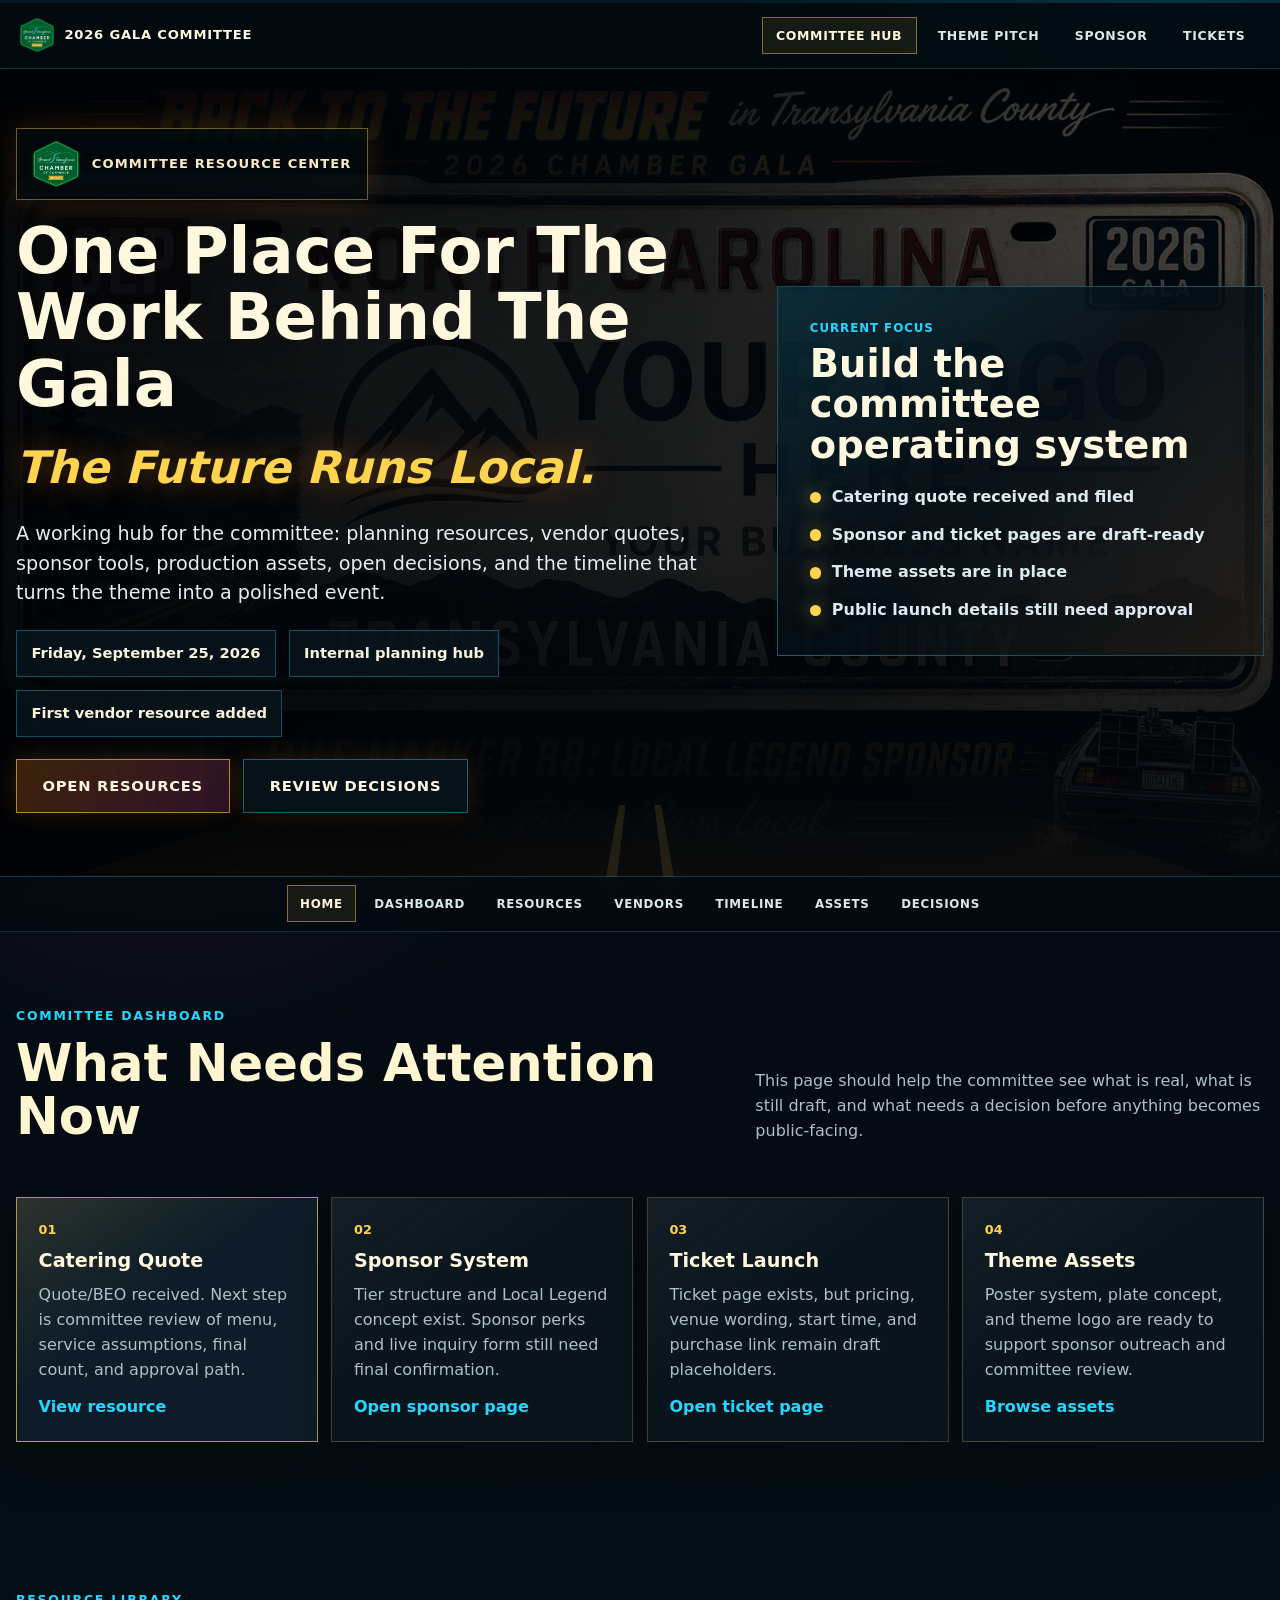
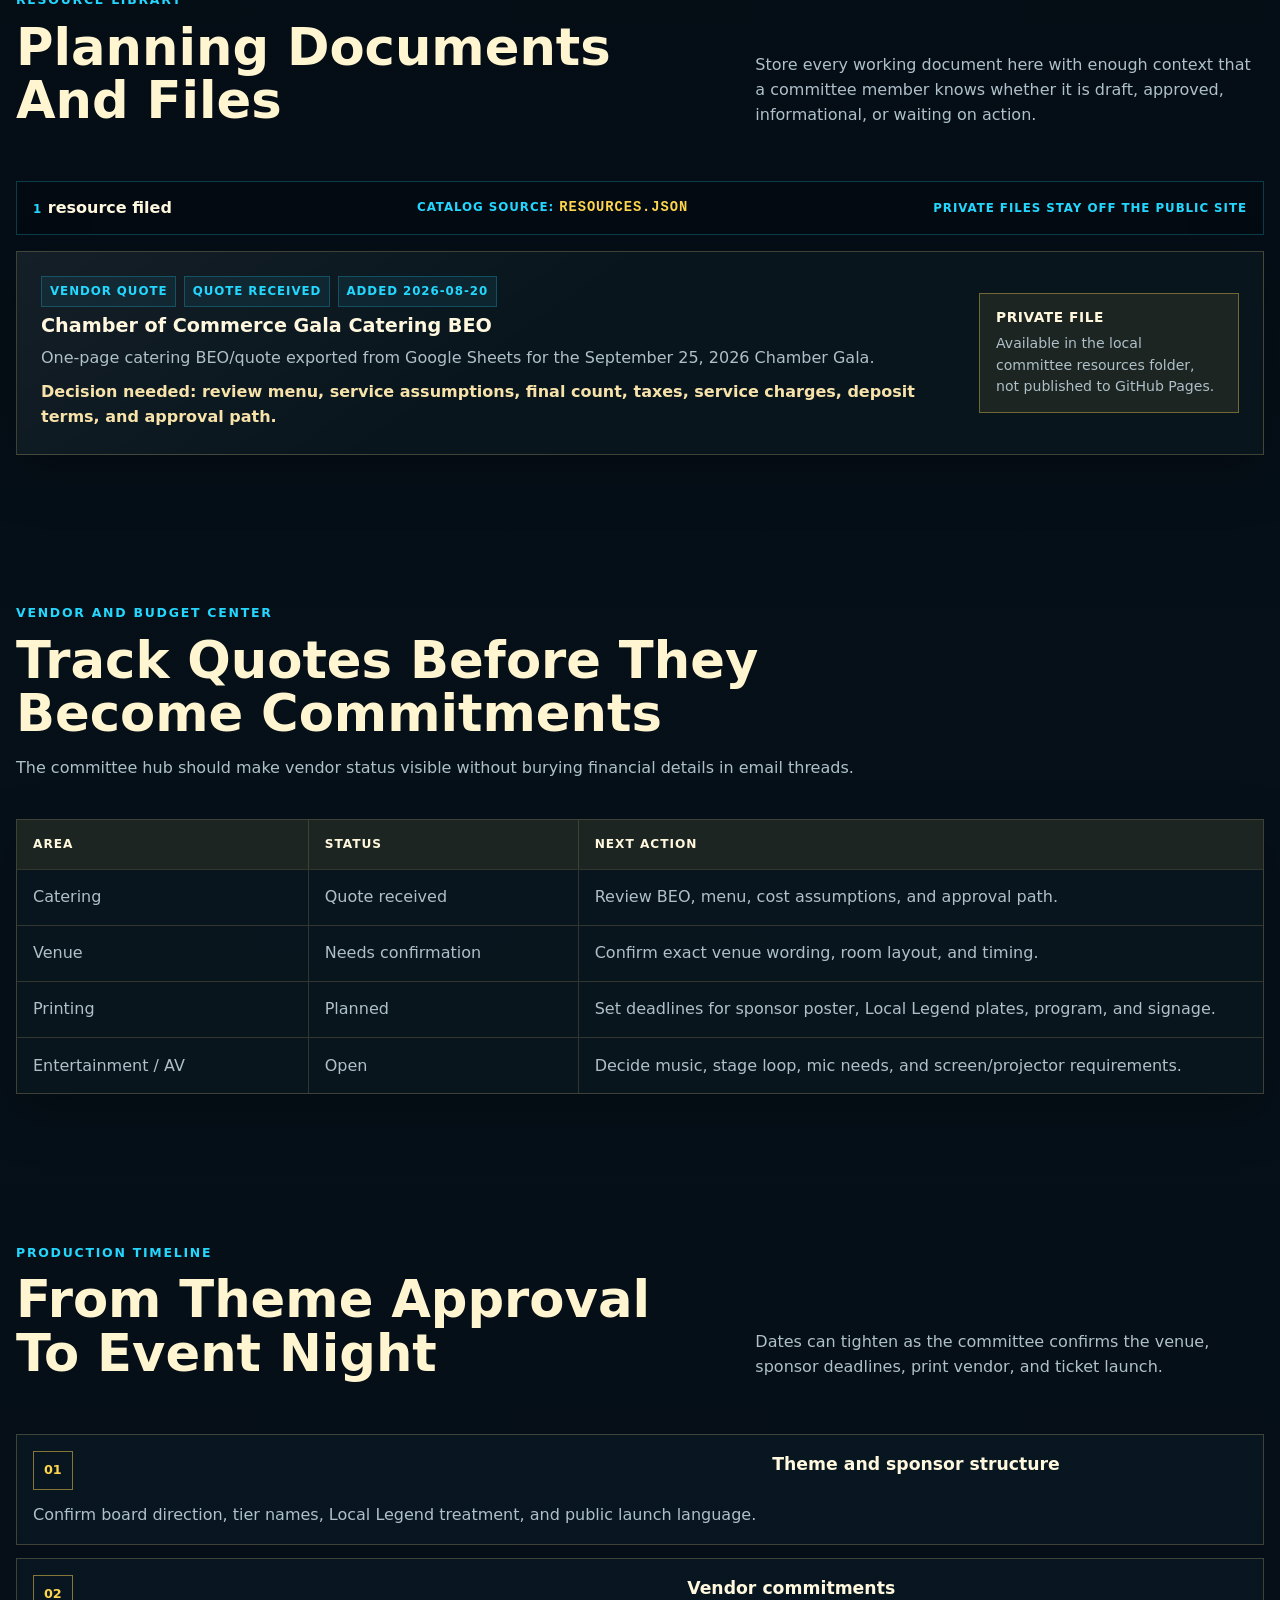
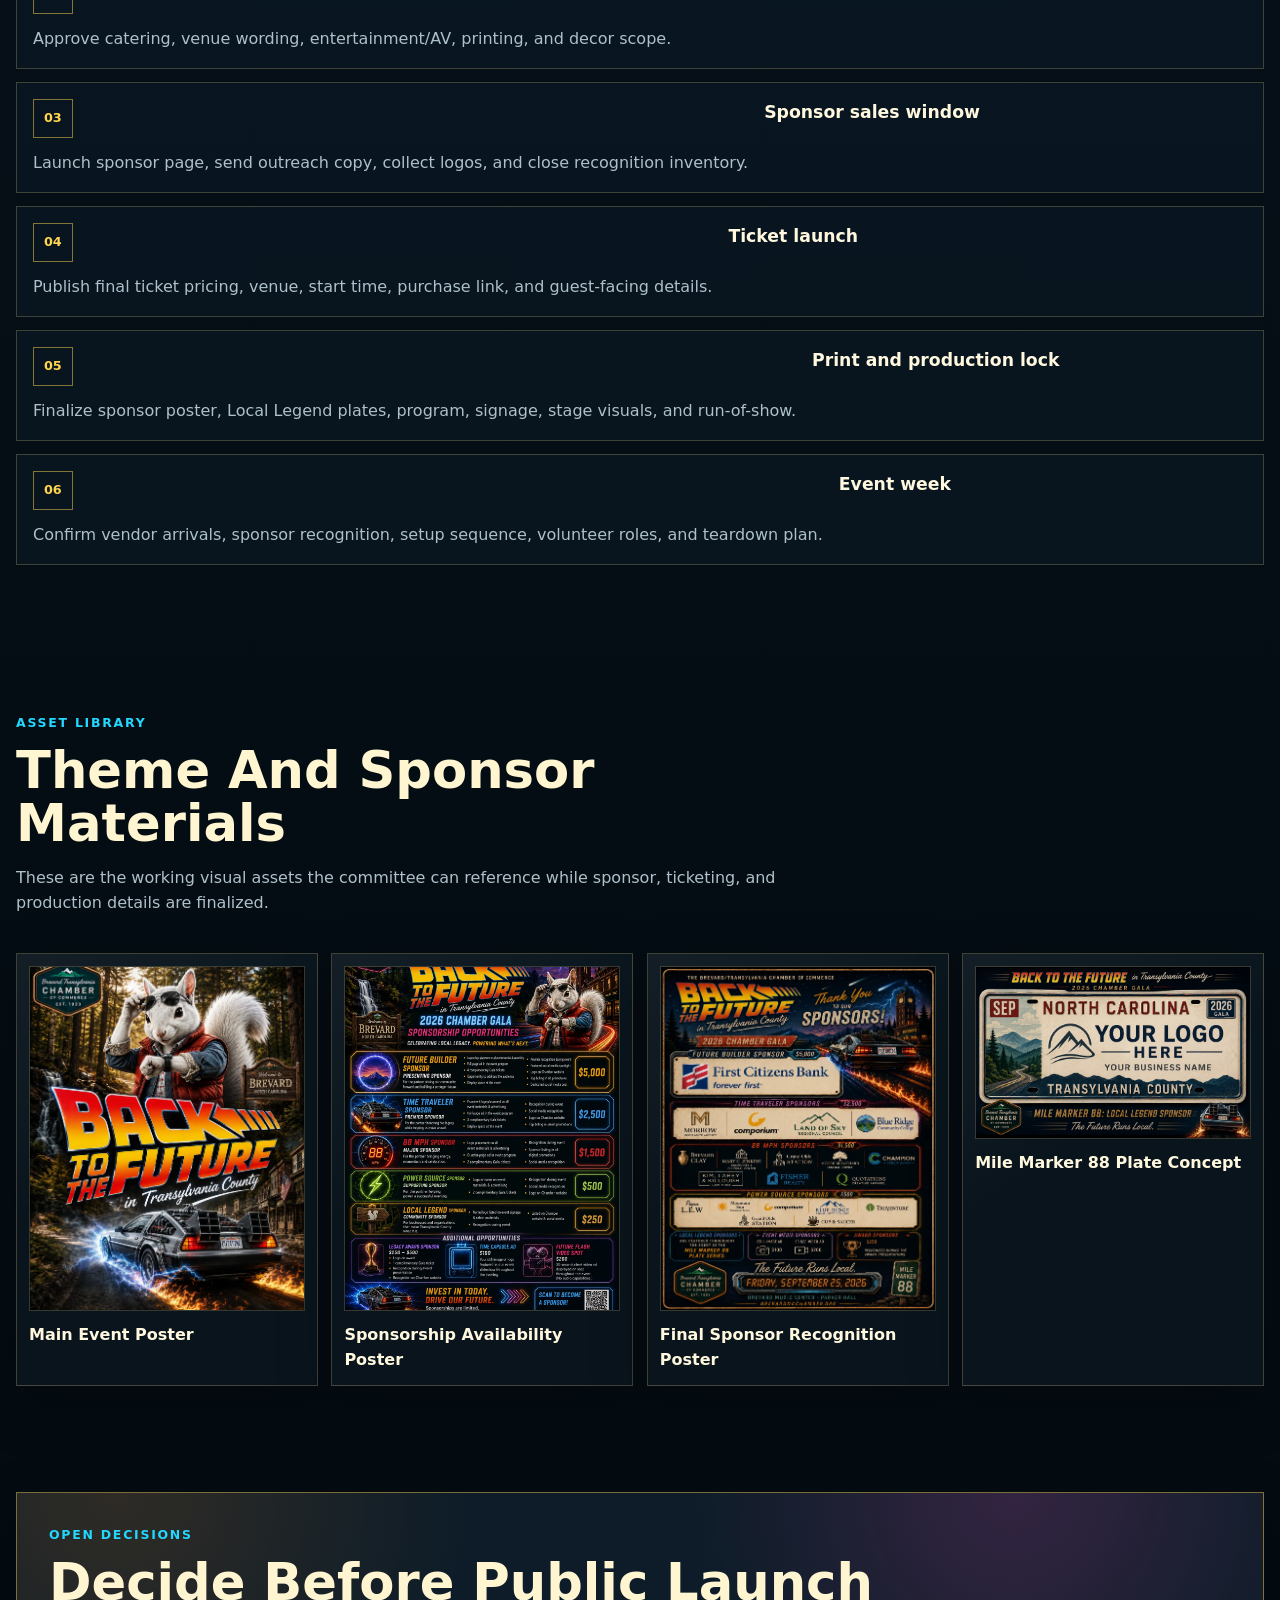
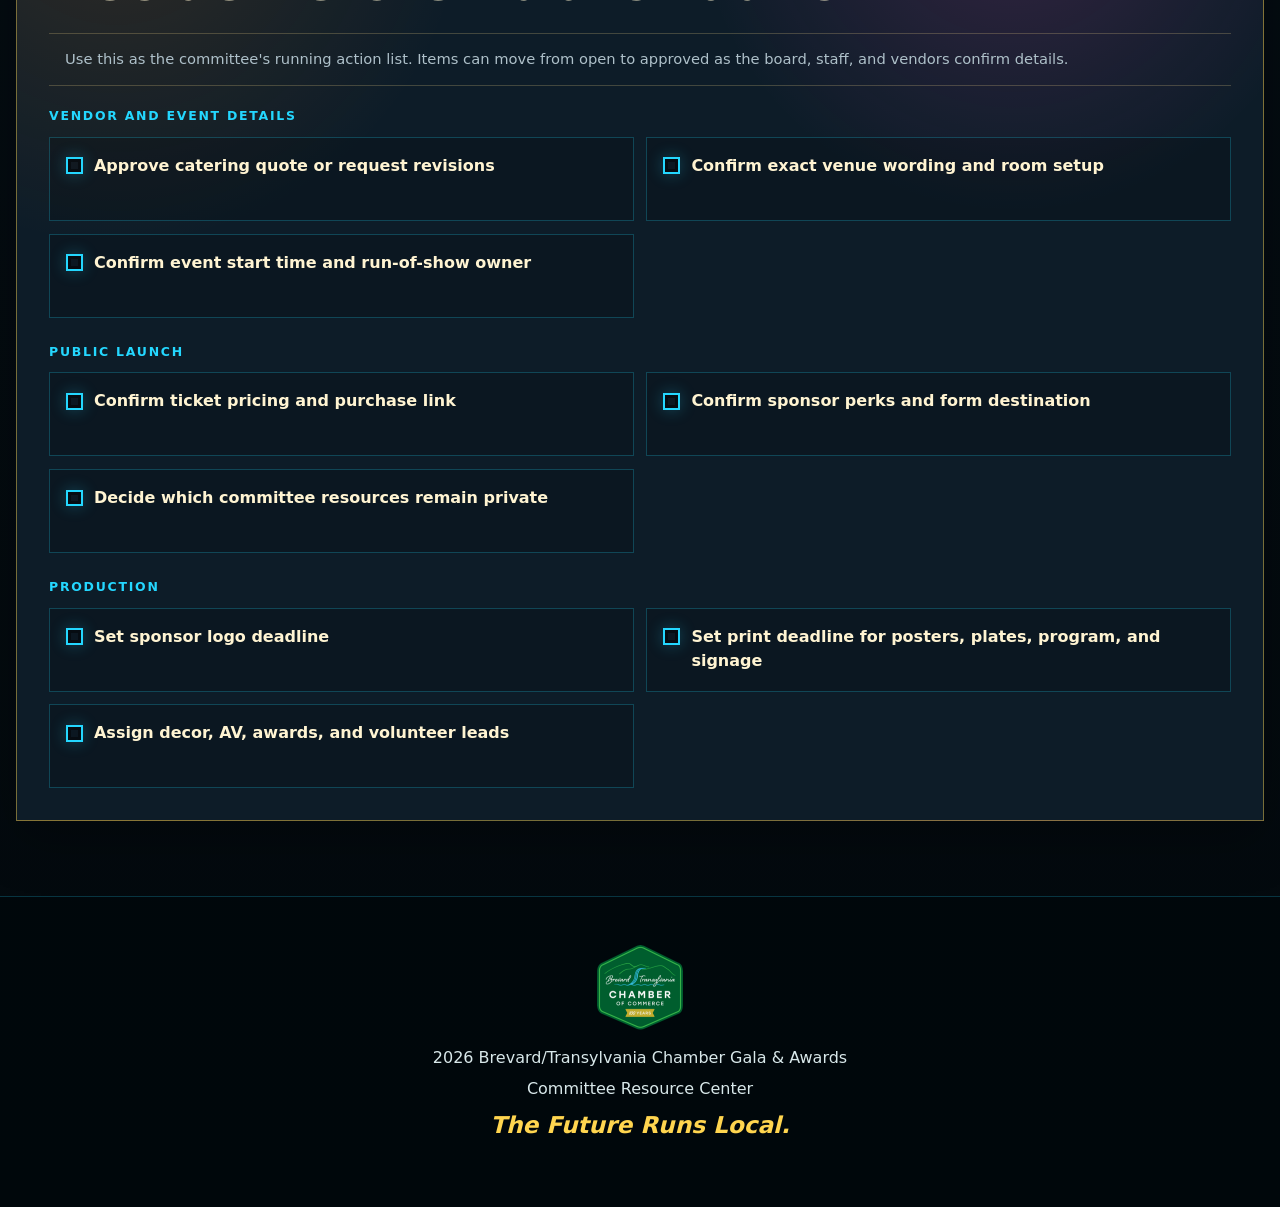
==== committee.html @ f025ffe0 "Add committee resource hub" ====
<!doctype html>
<html lang="en">
  <head>
    <meta charset="utf-8">
    <meta name="viewport" content="width=device-width, initial-scale=1">
    <title>Committee Resource Center | 2026 Chamber Gala</title>
    <meta
      name="description"
      content="Internal committee resource center for the 2026 Brevard/Transylvania Chamber Gala planning documents, assets, decisions, and production timeline."
    >
    <meta name="robots" content="noindex">
    <link rel="canonical" href="https://chfxpro.github.io/chamber-gala-2026/committee.html">
    <meta name="theme-color" content="#061019">
    <meta property="og:type" content="website">
    <meta property="og:title" content="2026 Chamber Gala Committee Resource Center">
    <meta property="og:description" content="Planning resources, vendor documents, assets, decisions, and timeline for the 2026 Chamber Gala committee.">
    <meta property="og:url" content="https://chfxpro.github.io/chamber-gala-2026/committee.html">
    <meta property="og:image" content="https://chfxpro.github.io/chamber-gala-2026/theme/og_image.jpg">
    <meta name="twitter:card" content="summary_large_image">
    <meta name="twitter:title" content="2026 Chamber Gala Committee Resource Center">
    <meta name="twitter:image" content="https://chfxpro.github.io/chamber-gala-2026/theme/og_image.jpg">
    <link rel="icon" href="elements/favicon.png">
    <link rel="stylesheet" href="styles.css">
    <script src="script.js" defer></script>
  </head>
  <body>
    <div class="page-progress" aria-hidden="true"><span></span></div>
    <header class="public-topbar">
      <a class="public-topbar__brand" href="committee.html" aria-current="page">
        <img src="elements/chamber_logo_small.png" alt="Brevard Transylvania Chamber of Commerce logo">
        <span>2026 Gala Committee</span>
      </a>
      <nav class="public-topbar__links" aria-label="Gala pages">
        <a href="committee.html" aria-current="page">Committee Hub</a>
        <a href="index.html">Theme Pitch</a>
        <a href="sponsors.html">Sponsor</a>
        <a href="tickets.html">Tickets</a>
      </nav>
    </header>

    <header class="hero hero--committee" id="top">
      <div class="hero__backdrop" aria-hidden="true"></div>
      <div class="hero__content">
        <div class="hero__copy">
          <div class="event-seal">
            <img src="elements/chamber_logo_small.png" alt="Brevard Transylvania Chamber of Commerce logo">
            <span>Committee Resource Center</span>
          </div>
          <h1>One Place For The Work Behind The Gala</h1>
          <p class="tagline">The Future Runs Local.</p>
          <p class="intro">
            A working hub for the committee: planning resources, vendor quotes, sponsor tools,
            production assets, open decisions, and the timeline that turns the theme into a
            polished event.
          </p>
          <div class="hero__facts" aria-label="Key planning facts">
            <span>Friday, September 25, 2026</span>
            <span>Internal planning hub</span>
            <span>First vendor resource added</span>
          </div>
          <div class="cta-row">
            <a class="cta-button" href="#resources">Open Resources</a>
            <a class="cta-button cta-button--ghost" href="#decisions">Review Decisions</a>
          </div>
        </div>
        <div class="hub-brief">
          <div class="hub-brief__header">
            <span>Current Focus</span>
            <strong>Build the committee operating system</strong>
          </div>
          <ul class="hub-status-list">
            <li><span></span>Catering quote received and filed</li>
            <li><span></span>Sponsor and ticket pages are draft-ready</li>
            <li><span></span>Theme assets are in place</li>
            <li><span></span>Public launch details still need approval</li>
          </ul>
        </div>
      </div>
    </header>

    <nav class="section-nav" aria-label="Committee sections">
      <a href="#top">Home</a>
      <a href="#dashboard">Dashboard</a>
      <a href="#resources">Resources</a>
      <a href="#vendors">Vendors</a>
      <a href="#timeline">Timeline</a>
      <a href="#assets">Assets</a>
      <a href="#decisions">Decisions</a>
    </nav>

    <main>
      <section class="section hub-dashboard" id="dashboard" aria-labelledby="dashboard-heading">
        <div class="section__header section__header--split">
          <div>
            <p class="section__label">Committee Dashboard</p>
            <h2 id="dashboard-heading">What Needs Attention Now</h2>
          </div>
          <p>
            This page should help the committee see what is real, what is still draft, and what
            needs a decision before anything becomes public-facing.
          </p>
        </div>
        <div class="hub-card-grid">
          <article class="hub-card hub-card--priority">
            <span>01</span>
            <h3>Catering Quote</h3>
            <p>Quote/BEO received. Next step is committee review of menu, service assumptions, final count, and approval path.</p>
            <a href="#resources">View resource</a>
          </article>
          <article class="hub-card">
            <span>02</span>
            <h3>Sponsor System</h3>
            <p>Tier structure and Local Legend concept exist. Sponsor perks and live inquiry form still need final confirmation.</p>
            <a href="sponsors.html">Open sponsor page</a>
          </article>
          <article class="hub-card">
            <span>03</span>
            <h3>Ticket Launch</h3>
            <p>Ticket page exists, but pricing, venue wording, start time, and purchase link remain draft placeholders.</p>
            <a href="tickets.html">Open ticket page</a>
          </article>
          <article class="hub-card">
            <span>04</span>
            <h3>Theme Assets</h3>
            <p>Poster system, plate concept, and theme logo are ready to support sponsor outreach and committee review.</p>
            <a href="#assets">Browse assets</a>
          </article>
        </div>
      </section>

      <section class="section resource-section" id="resources" aria-labelledby="resources-heading">
        <div class="section__header section__header--split">
          <div>
            <p class="section__label">Resource Library</p>
            <h2 id="resources-heading">Planning Documents And Files</h2>
          </div>
          <p>
            Store every working document here with enough context that a committee member knows
            whether it is draft, approved, informational, or waiting on action.
          </p>
        </div>
        <div class="resource-toolbar" aria-label="Resource summary">
          <strong><span data-resource-count>1</span> resource filed</strong>
          <span>Catalog source: <code>resources.json</code></span>
          <span>Private files stay off the public site</span>
        </div>
        <div class="resource-list" data-resource-list>
          <article class="resource-item">
            <div class="resource-item__main">
              <div class="resource-item__meta">
                <span>Vendor Quote</span>
                <span>Quote received</span>
                <span>Added 2026-08-20</span>
              </div>
              <h3>Chamber of Commerce Gala Catering BEO</h3>
              <p>
                One-page catering BEO/quote exported from Google Sheets for the September 25,
                2026 Chamber Gala.
              </p>
              <p class="resource-item__decision">
                Decision needed: review menu, service assumptions, final count, taxes, service
                charges, deposit terms, and approval path.
              </p>
            </div>
            <div class="private-resource-note">
              <strong>Private file</strong>
              <span>Available in the local committee resources folder, not published to GitHub Pages.</span>
            </div>
          </article>
        </div>
      </section>

      <section class="section vendor-section" id="vendors" aria-labelledby="vendors-heading">
        <div class="section__header">
          <p class="section__label">Vendor And Budget Center</p>
          <h2 id="vendors-heading">Track Quotes Before They Become Commitments</h2>
          <p>
            The committee hub should make vendor status visible without burying financial details
            in email threads.
          </p>
        </div>
        <div class="vendor-table" role="table" aria-label="Vendor status tracker">
          <div class="vendor-row vendor-row--head" role="row">
            <span role="columnheader">Area</span>
            <span role="columnheader">Status</span>
            <span role="columnheader">Next Action</span>
          </div>
          <div class="vendor-row" role="row">
            <span role="cell">Catering</span>
            <span role="cell">Quote received</span>
            <span role="cell">Review BEO, menu, cost assumptions, and approval path.</span>
          </div>
          <div class="vendor-row" role="row">
            <span role="cell">Venue</span>
            <span role="cell">Needs confirmation</span>
            <span role="cell">Confirm exact venue wording, room layout, and timing.</span>
          </div>
          <div class="vendor-row" role="row">
            <span role="cell">Printing</span>
            <span role="cell">Planned</span>
            <span role="cell">Set deadlines for sponsor poster, Local Legend plates, program, and signage.</span>
          </div>
          <div class="vendor-row" role="row">
            <span role="cell">Entertainment / AV</span>
            <span role="cell">Open</span>
            <span role="cell">Decide music, stage loop, mic needs, and screen/projector requirements.</span>
          </div>
        </div>
      </section>

      <section class="section timeline-section" id="timeline" aria-labelledby="timeline-heading">
        <div class="section__header section__header--split">
          <div>
            <p class="section__label">Production Timeline</p>
            <h2 id="timeline-heading">From Theme Approval To Event Night</h2>
          </div>
          <p>
            Dates can tighten as the committee confirms the venue, sponsor deadlines, print
            vendor, and ticket launch.
          </p>
        </div>
        <ol class="timeline-list">
          <li>
            <strong>Theme and sponsor structure</strong>
            <span>Confirm board direction, tier names, Local Legend treatment, and public launch language.</span>
          </li>
          <li>
            <strong>Vendor commitments</strong>
            <span>Approve catering, venue wording, entertainment/AV, printing, and decor scope.</span>
          </li>
          <li>
            <strong>Sponsor sales window</strong>
            <span>Launch sponsor page, send outreach copy, collect logos, and close recognition inventory.</span>
          </li>
          <li>
            <strong>Ticket launch</strong>
            <span>Publish final ticket pricing, venue, start time, purchase link, and guest-facing details.</span>
          </li>
          <li>
            <strong>Print and production lock</strong>
            <span>Finalize sponsor poster, Local Legend plates, program, signage, stage visuals, and run-of-show.</span>
          </li>
          <li>
            <strong>Event week</strong>
            <span>Confirm vendor arrivals, sponsor recognition, setup sequence, volunteer roles, and teardown plan.</span>
          </li>
        </ol>
      </section>

      <section class="section asset-section" id="assets" aria-labelledby="assets-heading">
        <div class="section__header">
          <p class="section__label">Asset Library</p>
          <h2 id="assets-heading">Theme And Sponsor Materials</h2>
          <p>
            These are the working visual assets the committee can reference while sponsor,
            ticketing, and production details are finalized.
          </p>
        </div>
        <div class="asset-grid">
          <a class="asset-tile" href="theme/btf_trans_main_poster.webp" target="_blank" rel="noopener">
            <img src="theme/btf_trans_main_poster.webp" alt="Main event poster concept">
            <span>Main Event Poster</span>
          </a>
          <a class="asset-tile" href="theme/btf_transsponsorship_availability_poster.webp" target="_blank" rel="noopener">
            <img src="theme/btf_transsponsorship_availability_poster.webp" alt="Sponsorship availability poster concept">
            <span>Sponsorship Availability Poster</span>
          </a>
          <a class="asset-tile" href="theme/btf_trans_sponsorship_poster.webp" target="_blank" rel="noopener">
            <img src="theme/btf_trans_sponsorship_poster.webp" alt="Final sponsor recognition poster concept">
            <span>Final Sponsor Recognition Poster</span>
          </a>
          <a class="asset-tile asset-tile--wide" href="theme/local_legends_plate_design.webp" target="_blank" rel="noopener">
            <img src="theme/local_legends_plate_design.webp" alt="Mile Marker 88 Local Legend plate concept">
            <span>Mile Marker 88 Plate Concept</span>
          </a>
        </div>
      </section>

      <section class="section decision-section" id="decisions" aria-labelledby="committee-decisions-heading">
        <div class="decision-panel">
          <div class="decision-panel__header">
            <div>
              <p class="section__label">Open Decisions</p>
              <h2 id="committee-decisions-heading">Decide Before Public Launch</h2>
            </div>
          </div>
          <div class="decision-note">
            <p>
              Use this as the committee's running action list. Items can move from open to approved
              as the board, staff, and vendors confirm details.
            </p>
          </div>
          <div class="decision-list">
            <div class="decision-group">
              <h3 class="decision-group__title">Vendor and event details</h3>
              <div class="decision-group__grid">
                <article tabindex="0" aria-pressed="false"><span aria-hidden="true"></span>Approve catering quote or request revisions</article>
                <article tabindex="0" aria-pressed="false"><span aria-hidden="true"></span>Confirm exact venue wording and room setup</article>
                <article tabindex="0" aria-pressed="false"><span aria-hidden="true"></span>Confirm event start time and run-of-show owner</article>
              </div>
            </div>
            <div class="decision-group">
              <h3 class="decision-group__title">Public launch</h3>
              <div class="decision-group__grid">
                <article tabindex="0" aria-pressed="false"><span aria-hidden="true"></span>Confirm ticket pricing and purchase link</article>
                <article tabindex="0" aria-pressed="false"><span aria-hidden="true"></span>Confirm sponsor perks and form destination</article>
                <article tabindex="0" aria-pressed="false"><span aria-hidden="true"></span>Decide which committee resources remain private</article>
              </div>
            </div>
            <div class="decision-group">
              <h3 class="decision-group__title">Production</h3>
              <div class="decision-group__grid">
                <article tabindex="0" aria-pressed="false"><span aria-hidden="true"></span>Set sponsor logo deadline</article>
                <article tabindex="0" aria-pressed="false"><span aria-hidden="true"></span>Set print deadline for posters, plates, program, and signage</article>
                <article tabindex="0" aria-pressed="false"><span aria-hidden="true"></span>Assign decor, AV, awards, and volunteer leads</article>
              </div>
            </div>
          </div>
        </div>
      </section>
    </main>

    <footer class="site-footer">
      <img src="elements/chamber_logo_small.png" alt="Brevard Transylvania Chamber of Commerce logo">
      <p>2026 Brevard/Transylvania Chamber Gala &amp; Awards</p>
      <p>Committee Resource Center</p>
      <strong>The Future Runs Local.</strong>
    </footer>

    <div class="lightbox" role="dialog" aria-modal="true" aria-labelledby="lightbox-title" hidden>
      <div class="lightbox__backdrop" data-lightbox-close></div>
      <div class="lightbox__panel">
        <div class="lightbox__toolbar">
          <div>
            <p class="section__label">Mockup Preview</p>
            <h2 id="lightbox-title">Mockup Preview</h2>
            <p id="lightbox-caption"></p>
          </div>
          <div class="lightbox__actions">
            <p class="lightbox__counter" aria-live="polite">
              <span data-lightbox-current>1</span> of <span data-lightbox-total>0</span>
            </p>
            <button class="lightbox__close" type="button" data-lightbox-close aria-label="Close mockup preview">Close</button>
          </div>
        </div>
        <div class="lightbox__stage">
          <button class="lightbox__nav lightbox__nav--prev" type="button" data-lightbox-prev aria-label="Previous mockup">Prev</button>
          <img id="lightbox-image" alt="">
          <button class="lightbox__nav lightbox__nav--next" type="button" data-lightbox-next aria-label="Next mockup">Next</button>
        </div>
      </div>
    </div>
  </body>
</html>
---- styles.css ----
:root {
  color-scheme: dark;
  --ink: #061019;
  --ink-2: #0a1924;
  --panel: rgba(11, 23, 32, 0.84);
  --panel-strong: rgba(14, 30, 42, 0.96);
  --cream: #f8e8c4;
  --paper: #fff4d3;
  --muted: #aec0c9;
  --cyan: #24d7ff;
  --blue: #397dff;
  --orange: #ff8a19;
  --yellow: #ffd54f;
  --red: #ff3f2e;
  --magenta: #ff4fc6;
  --green: #4fc36a;
  --line: rgba(255, 222, 140, 0.22);
  --shadow: 0 24px 80px rgba(0, 0, 0, 0.42);
  --max: 1320px;
}

* {
  box-sizing: border-box;
}

html {
  scroll-behavior: smooth;
}

[id] {
  scroll-margin-top: 5rem;
}

body {
  --scroll-progress: 0%;
  margin: 0;
  background:
    radial-gradient(circle at 14% 10%, rgba(255, 79, 198, 0.16), transparent 28rem),
    radial-gradient(circle at 92% 2%, rgba(36, 215, 255, 0.18), transparent 30rem),
    linear-gradient(180deg, #02070d 0%, var(--ink) 40%, #03090d 100%);
  color: var(--paper);
  font-family: Inter, ui-sans-serif, system-ui, -apple-system, BlinkMacSystemFont, "Segoe UI", sans-serif;
  line-height: 1.55;
}

body.lightbox-open {
  overflow: hidden;
}

body::before {
  position: fixed;
  inset: 0;
  z-index: -2;
  content: "";
  background:
    linear-gradient(rgba(255, 255, 255, 0.025) 1px, transparent 1px),
    linear-gradient(90deg, rgba(255, 255, 255, 0.018) 1px, transparent 1px);
  background-size: 44px 44px;
  mask-image: linear-gradient(to bottom, transparent, #000 10%, #000 82%, transparent);
}

body::after {
  position: fixed;
  inset: auto 0 0;
  z-index: -1;
  height: 42vh;
  content: "";
  background:
    linear-gradient(90deg, transparent 0 47%, rgba(255, 213, 79, 0.22) 47% 48%, transparent 48% 52%, rgba(255, 213, 79, 0.22) 52% 53%, transparent 53% 100%),
    linear-gradient(180deg, transparent, rgba(255, 138, 25, 0.08));
  transform: perspective(420px) rotateX(63deg);
  transform-origin: bottom;
  opacity: 0.48;
  pointer-events: none;
}

img {
  display: block;
  max-width: 100%;
  height: auto;
}

button {
  font: inherit;
}

button:focus-visible,
[tabindex]:focus-visible {
  outline: 2px solid var(--cyan);
  outline-offset: 4px;
}

h1,
h2,
h3,
p {
  margin-top: 0;
}

h1,
h2,
h3 {
  letter-spacing: 0;
  line-height: 1.04;
}

h1 {
  max-width: 740px;
  margin-bottom: 1rem;
  color: #fff8de;
  font-size: clamp(2.55rem, 5vw, 4.4rem);
  font-weight: 900;
}

h2 {
  margin-bottom: 1rem;
  color: #fff5d0;
  font-size: clamp(2rem, 4vw, 4.35rem);
  font-weight: 860;
}

h3 {
  margin-bottom: 0.65rem;
  color: #fff8df;
  font-size: 1.2rem;
}

p {
  color: var(--muted);
}

.page-progress {
  position: fixed;
  inset: 0 0 auto;
  z-index: 50;
  height: 3px;
  background: rgba(36, 215, 255, 0.08);
}

.page-progress span {
  display: block;
  width: var(--scroll-progress);
  height: 100%;
  background: linear-gradient(90deg, var(--cyan), var(--yellow), var(--magenta));
  box-shadow: 0 0 18px rgba(36, 215, 255, 0.6);
}

.section-nav {
  position: sticky;
  top: 3px;
  z-index: 40;
  display: flex;
  gap: 0.35rem;
  justify-content: center;
  padding: 0.55rem 1rem;
  border-bottom: 1px solid rgba(36, 215, 255, 0.18);
  background: rgba(3, 10, 16, 0.86);
  backdrop-filter: blur(14px);
  overflow-x: auto;
  scrollbar-width: none;
}

.section-nav::-webkit-scrollbar {
  display: none;
}

.section-nav a {
  flex: 0 0 auto;
  min-height: 36px;
  padding: 0.52rem 0.75rem;
  border: 1px solid transparent;
  color: #d9e9eb;
  font-size: 0.74rem;
  font-weight: 860;
  letter-spacing: 0.06em;
  text-decoration: none;
  text-transform: uppercase;
  transition: border-color 180ms ease, color 180ms ease, background 180ms ease;
}

.section-nav a:hover,
.section-nav a:focus-visible,
.section-nav a.is-active {
  border-color: rgba(255, 213, 79, 0.46);
  background: rgba(255, 213, 79, 0.08);
  color: #fff7dc;
}

.hero {
  position: relative;
  min-height: 90svh;
  overflow: hidden;
  border-bottom: 1px solid rgba(36, 215, 255, 0.22);
}

.hero__backdrop {
  position: absolute;
  inset: 0;
  z-index: -1;
  background:
    linear-gradient(90deg, rgba(1, 5, 10, 0.94) 0%, rgba(2, 9, 16, 0.78) 48%, rgba(2, 9, 16, 0.3) 100%),
    linear-gradient(180deg, transparent 60%, #061019 100%),
    url("theme/btf_trans_main_poster.webp") center / cover no-repeat;
  filter: saturate(0.92) brightness(0.72);
}

.hero--committee .hero__backdrop {
  background:
    linear-gradient(90deg, rgba(1, 5, 10, 0.94) 0%, rgba(2, 9, 16, 0.82) 52%, rgba(2, 9, 16, 0.38) 100%),
    linear-gradient(180deg, transparent 58%, #061019 100%),
    url("theme/local_legends_plate_design.webp") center / cover no-repeat;
  filter: saturate(0.9) brightness(0.58);
}

.hero__content {
  display: grid;
  grid-template-columns: minmax(0, 1.03fr) minmax(320px, 0.72fr);
  gap: clamp(2rem, 5vw, 5rem);
  width: min(var(--max), calc(100% - 2rem));
  min-height: 90svh;
  margin: 0 auto;
  padding: clamp(1.6rem, 4vw, 3rem) 0;
  align-items: center;
}

.brand-logo {
  width: min(500px, 92%);
  margin-bottom: clamp(1.1rem, 3vw, 1.9rem);
  filter: drop-shadow(0 0 22px rgba(36, 215, 255, 0.28));
}

.event-seal {
  display: inline-flex;
  align-items: center;
  gap: 0.8rem;
  max-width: 100%;
  margin-bottom: 1.1rem;
  padding: 0.75rem 1rem;
  border: 1px solid rgba(255, 213, 79, 0.42);
  background: rgba(4, 11, 16, 0.68);
  box-shadow: 0 0 32px rgba(255, 138, 25, 0.16);
}

.event-seal img {
  width: 46px;
  height: 46px;
  object-fit: contain;
}

.event-seal span {
  color: var(--cream);
  font-size: 0.82rem;
  font-weight: 800;
  letter-spacing: 0.08em;
  text-transform: uppercase;
}

.tagline {
  margin-bottom: 1rem;
  color: var(--yellow);
  font-size: clamp(1.55rem, 3.5vw, 3rem);
  font-style: italic;
  font-weight: 850;
  text-shadow: 0 0 30px rgba(255, 138, 25, 0.38);
}

.intro {
  max-width: 710px;
  margin-bottom: 1.35rem;
  color: #e3eef1;
  font-size: clamp(1.05rem, 1.5vw, 1.25rem);
}

.hero__facts {
  display: flex;
  flex-wrap: wrap;
  gap: 0.8rem;
}

.hero__facts span,
.plate-points span {
  display: inline-flex;
  align-items: center;
  min-height: 42px;
  padding: 0.7rem 0.9rem;
  border: 1px solid rgba(36, 215, 255, 0.32);
  background: rgba(9, 22, 31, 0.74);
  color: #f8f3dd;
  font-size: 0.92rem;
  font-weight: 750;
}

.hero__media {
  position: relative;
  align-self: end;
  padding-bottom: 3rem;
}

.hero__poster-trigger {
  width: min(430px, 82vw);
  margin-left: auto;
}

.hero__poster {
  width: 100%;
  height: auto;
  aspect-ratio: auto;
  object-fit: contain;
}

.hero__poster,
.mockup-trigger img {
  border: 1px solid rgba(255, 213, 79, 0.42);
  box-shadow: var(--shadow), 0 0 38px rgba(255, 79, 198, 0.16);
}

.hero__squirrel {
  position: absolute;
  right: min(58%, 260px);
  bottom: -0.8rem;
  width: min(270px, 35vw);
  filter: drop-shadow(0 22px 28px rgba(0, 0, 0, 0.55));
}

.section {
  width: min(var(--max), calc(100% - 2rem));
  margin: 0 auto;
  padding: clamp(3rem, 5.8vw, 5.5rem) 0;
}

.section__header {
  max-width: 850px;
  margin-bottom: clamp(1.35rem, 3vw, 2.35rem);
}

.section__header--split {
  display: grid;
  grid-template-columns: minmax(0, 1.15fr) minmax(280px, 0.85fr);
  gap: clamp(1rem, 4vw, 4rem);
  max-width: none;
  align-items: end;
}

.section__label {
  margin-bottom: 0.7rem;
  color: var(--cyan);
  font-size: 0.78rem;
  font-weight: 900;
  letter-spacing: 0.14em;
  text-transform: uppercase;
}

.time-grid {
  display: grid;
  grid-template-columns: repeat(3, 1fr);
  gap: 1rem;
}

.time-card,
.poster-card,
.tier,
.summary-grid article,
.decision-panel,
.visual-list article,
.visual-feature {
  border: 1px solid var(--line);
  background:
    linear-gradient(145deg, rgba(255, 255, 255, 0.045), transparent 42%),
    var(--panel);
  box-shadow: 0 18px 50px rgba(0, 0, 0, 0.26);
}

.time-card,
.tier,
.decision-list article,
.mockup-trigger,
.visual-list article,
.summary-grid article {
  transition:
    transform 180ms ease,
    border-color 180ms ease,
    box-shadow 180ms ease,
    background 180ms ease,
    opacity 500ms ease;
}

.time-card:hover,
.time-card:focus-visible,
.tier:hover,
.tier:focus-visible,
.tier.is-active,
.decision-list article:hover,
.decision-list article:focus-visible,
.visual-list article:hover,
.summary-grid article:hover {
  transform: translateY(-3px);
  border-color: rgba(36, 215, 255, 0.55);
  box-shadow: 0 22px 58px rgba(0, 0, 0, 0.34), 0 0 26px rgba(36, 215, 255, 0.1);
}

.executive-summary {
  padding-top: clamp(2rem, 4vw, 3.6rem);
}

.summary-grid {
  display: grid;
  grid-template-columns: repeat(4, 1fr);
  gap: 1rem;
}

.summary-grid article {
  min-height: 168px;
  padding: clamp(1rem, 2.2vw, 1.35rem);
}

.summary-grid span {
  display: inline-flex;
  width: 2.25rem;
  height: 2.25rem;
  margin-bottom: 1rem;
  align-items: center;
  justify-content: center;
  border: 1px solid rgba(255, 213, 79, 0.52);
  color: var(--yellow);
  font-size: 0.78rem;
  font-weight: 900;
}

.summary-grid article:nth-child(2) span {
  border-color: rgba(36, 215, 255, 0.52);
  color: var(--cyan);
}

.summary-grid article:nth-child(3) span {
  border-color: rgba(255, 79, 198, 0.52);
  color: var(--magenta);
}

.summary-grid article:nth-child(4) span {
  border-color: rgba(79, 195, 106, 0.52);
  color: var(--green);
}

.time-card.is-active {
  border-color: rgba(255, 213, 79, 0.75);
  background:
    linear-gradient(145deg, rgba(255, 213, 79, 0.08), transparent 45%),
    var(--panel);
}

.time-card {
  min-height: 220px;
  padding: clamp(1.1rem, 2.2vw, 1.65rem);
  cursor: pointer;
}

.time-card__marker {
  display: inline-block;
  margin-bottom: 2.15rem;
  color: var(--orange);
  font-size: 0.82rem;
  font-weight: 900;
  letter-spacing: 0.12em;
  text-transform: uppercase;
}

.time-card:nth-child(2) .time-card__marker {
  color: var(--cyan);
}

.time-card:nth-child(3) .time-card__marker {
  color: var(--magenta);
}

.statement {
  margin: 1.4rem 0 0;
  padding: clamp(1rem, 2.4vw, 1.55rem);
  border-block: 1px solid rgba(255, 213, 79, 0.5);
  color: #fff7dc;
  font-size: clamp(1.45rem, 3vw, 2.45rem);
  font-weight: 850;
  text-align: center;
}

.visual-layout {
  display: grid;
  grid-template-columns: minmax(0, 1fr) minmax(280px, 0.42fr);
  gap: 1.2rem;
  align-items: stretch;
}

.visual-list {
  display: grid;
  grid-template-columns: repeat(2, 1fr);
  gap: 1rem;
}

.visual-list article {
  padding: 1.1rem;
}

.visual-feature {
  display: flex;
  min-height: 100%;
  padding: 1.4rem;
  flex-direction: column;
  justify-content: flex-end;
  overflow: hidden;
  background:
    radial-gradient(circle at 70% 10%, rgba(255, 138, 25, 0.18), transparent 18rem),
    linear-gradient(180deg, rgba(36, 215, 255, 0.08), rgba(255, 79, 198, 0.08)),
    var(--panel);
}

.visual-feature img {
  width: min(330px, 100%);
  margin: 0 auto 1.4rem;
}

.visual-feature span {
  display: block;
  margin-bottom: 0.45rem;
  color: var(--yellow);
  font-size: 0.78rem;
  font-weight: 900;
  letter-spacing: 0.12em;
  text-transform: uppercase;
}

.visual-feature strong {
  display: block;
  color: #fff8de;
  font-size: 1.35rem;
  line-height: 1.15;
}

.poster-grid {
  display: grid;
  grid-template-columns: repeat(12, 1fr);
  gap: 1.1rem;
  align-items: start;
}

.poster-card {
  grid-column: span 4;
  overflow: hidden;
}

.poster-card--large {
  grid-column: span 4;
}

.poster-card--wide {
  grid-column: span 12;
  width: min(100%, 1060px);
  justify-self: center;
}

.mockup-trigger {
  position: relative;
  display: block;
  width: 100%;
  padding: 0;
  border: 0;
  background: transparent;
  color: inherit;
  cursor: zoom-in;
  text-align: left;
}

.poster-card .mockup-trigger img {
  width: 100%;
  height: auto;
  object-fit: contain;
  border-bottom: 1px solid rgba(255, 213, 79, 0.28);
}

.mockup-trigger:hover,
.mockup-trigger:focus-visible {
  transform: translateY(-4px) scale(1.01);
}

.mockup-trigger__label {
  position: absolute;
  right: 0.8rem;
  bottom: 0.8rem;
  padding: 0.42rem 0.6rem;
  border: 1px solid rgba(36, 215, 255, 0.5);
  background: rgba(2, 9, 14, 0.84);
  color: #fff6d7;
  font-size: 0.74rem;
  font-weight: 850;
  letter-spacing: 0.08em;
  opacity: 0;
  text-transform: uppercase;
  transform: translateY(6px);
  transition: opacity 180ms ease, transform 180ms ease;
}

.mockup-trigger:hover .mockup-trigger__label,
.mockup-trigger:focus-visible .mockup-trigger__label {
  opacity: 1;
  transform: translateY(0);
}

.poster-card--large img {
  height: auto;
}

.poster-card--wide img {
  height: auto;
}

.poster-card__copy {
  padding: 1rem 1.1rem 1.15rem;
}

.tier-ladder {
  display: grid;
  gap: 0.85rem;
}

.tier {
  display: grid;
  grid-template-columns: minmax(0, 1fr) auto;
  gap: 1rem;
  align-items: center;
  padding: clamp(1rem, 2.5vw, 1.6rem);
  cursor: pointer;
}

.tier--one {
  min-height: 132px;
  border-color: rgba(255, 213, 79, 0.75);
}

.tier--two {
  width: 94%;
  border-color: rgba(36, 215, 255, 0.6);
}

.tier--three {
  width: 88%;
  border-color: rgba(255, 63, 46, 0.58);
}

.tier--four {
  width: 82%;
  border-color: rgba(79, 195, 106, 0.5);
}

.tier--five {
  width: 76%;
  border-color: rgba(255, 79, 198, 0.52);
}

.tier__rank {
  display: inline-flex;
  width: 2rem;
  height: 2rem;
  margin-bottom: 0.8rem;
  align-items: center;
  justify-content: center;
  border: 1px solid currentColor;
  color: var(--yellow);
  font-weight: 900;
}

.tier strong {
  color: #fff8de;
  font-size: clamp(1.65rem, 3.8vw, 4rem);
  line-height: 1;
  text-align: right;
  text-shadow: 0 0 28px rgba(255, 138, 25, 0.36);
}

.tier__detail {
  display: grid;
  gap: 0.45rem;
  max-width: 760px;
  max-height: 0;
  overflow: hidden;
  opacity: 0;
  transform: translateY(-4px);
  transition:
    max-height 220ms ease,
    opacity 180ms ease,
    transform 180ms ease,
    margin-top 180ms ease;
}

.tier__detail span {
  display: block;
  color: #f6eacb;
  font-size: 0.92rem;
  font-weight: 720;
}

.tier.is-active .tier__detail,
.tier:hover .tier__detail,
.tier:focus-visible .tier__detail {
  max-height: 120px;
  margin-top: 0.9rem;
  opacity: 1;
  transform: translateY(0);
}

.plate-section {
  width: 100%;
  max-width: none;
  padding-inline: 1rem;
  background:
    linear-gradient(90deg, rgba(255, 213, 79, 0.11), transparent 38%, rgba(36, 215, 255, 0.09)),
    rgba(1, 8, 12, 0.5);
  border-block: 1px solid rgba(255, 213, 79, 0.22);
}

.plate-layout {
  display: grid;
  grid-template-columns: minmax(320px, 0.72fr) minmax(0, 1fr);
  gap: clamp(1.25rem, 3vw, 3rem);
  width: min(var(--max), 100%);
  margin: 0 auto;
  align-items: center;
}

.plate-copy > p:not(.section__label) {
  font-size: 1.08rem;
}

.plate-points {
  display: flex;
  flex-wrap: wrap;
  gap: 0.65rem;
  margin: 1.6rem 0;
}

.priority-list {
  display: grid;
  gap: 0.55rem;
  margin: 0;
  padding-left: 1.35rem;
  color: #fff1cf;
  font-weight: 760;
}

.priority-list li::marker {
  color: var(--yellow);
  font-weight: 900;
}

.plate-media {
  margin: 0;
}

.plate-media img {
  width: 100%;
  height: auto;
  aspect-ratio: auto;
  object-fit: contain;
  border: 1px solid rgba(255, 213, 79, 0.48);
  box-shadow: var(--shadow), 0 0 42px rgba(36, 215, 255, 0.13);
}

.plate-media figcaption {
  margin-top: 0.85rem;
  color: var(--cream);
  font-weight: 720;
}

.stage-columns {
  display: grid;
  grid-template-columns: repeat(2, 1fr);
  gap: clamp(1.5rem, 4vw, 3rem);
}

.stage-column + .stage-column {
  padding-left: clamp(1.5rem, 4vw, 3rem);
  border-left: 1px solid var(--line);
}

.stage-column__title {
  margin-bottom: 0.85rem;
  color: var(--cyan);
  font-size: 0.78rem;
  font-weight: 900;
  letter-spacing: 0.14em;
  text-transform: uppercase;
}

.stage-list {
  display: grid;
  margin: 0;
  padding: 0;
  list-style: none;
}

.stage-list li {
  padding: 0.85rem 0;
  border-bottom: 1px solid var(--line);
}

.stage-list li:last-child {
  border-bottom: 0;
}

.stage-list h4 {
  margin: 0 0 0.3rem;
  color: #fff8df;
  font-size: 1rem;
  font-weight: 800;
}

.stage-list p {
  margin: 0;
  font-size: 0.92rem;
}

.principle-list {
  display: grid;
  max-width: 760px;
  margin: 0;
  padding: 0;
  gap: 0.15rem;
  list-style: none;
}

.principle-list li {
  position: relative;
  padding: 0.6rem 0 0.6rem 1.75rem;
  border-bottom: 1px solid var(--line);
  color: #f6eacb;
  font-weight: 720;
  font-size: 0.98rem;
}

.principle-list li:last-child {
  border-bottom: 0;
}

.principle-list li::before {
  content: "\2713";
  position: absolute;
  left: 0;
  color: var(--yellow);
  font-weight: 900;
}

.decision-section {
  padding-top: 2rem;
}

.decision-panel {
  padding: clamp(1.3rem, 3vw, 2rem);
  border-color: rgba(255, 213, 79, 0.44);
  background:
    radial-gradient(circle at 80% 0%, rgba(255, 79, 198, 0.16), transparent 20rem),
    radial-gradient(circle at 8% 0%, rgba(255, 138, 25, 0.14), transparent 22rem),
    var(--panel-strong);
}

.decision-panel__header {
  display: flex;
  gap: 1rem;
  margin-bottom: 1.5rem;
  align-items: center;
}

.decision-panel__header img {
  width: 76px;
  height: 76px;
  object-fit: contain;
}

.decision-panel__header h2 {
  margin-bottom: 0;
}

.decision-progress {
  margin: 0.55rem 0 0;
  color: #f4e8c4;
  font-size: 0.95rem;
  font-weight: 760;
}

.decision-progress strong {
  color: var(--yellow);
  font-size: 1.25rem;
}

.decision-note {
  margin-bottom: 1.5rem;
  padding: 0.9rem 1rem;
  border-block: 1px solid var(--line);
  color: var(--muted);
  font-size: 0.92rem;
}

.decision-note p {
  margin: 0;
}

.tier-hint {
  margin-bottom: 1rem;
  color: var(--muted);
  font-size: 0.85rem;
}

.decision-list {
  display: grid;
  gap: 1.75rem;
}

.decision-group__title {
  margin-bottom: 0.85rem;
  color: var(--cyan);
  font-size: 0.78rem;
  font-weight: 900;
  letter-spacing: 0.14em;
  text-transform: uppercase;
}

.decision-group__grid {
  display: grid;
  grid-template-columns: repeat(2, 1fr);
  gap: 0.8rem;
}

.decision-group__grid article:only-child {
  grid-column: 1 / -1;
}

.decision-list article {
  display: grid;
  grid-template-columns: auto 1fr;
  gap: 0.7rem;
  min-height: 84px;
  padding: 1rem;
  align-items: start;
  border: 1px solid rgba(36, 215, 255, 0.24);
  background: rgba(0, 0, 0, 0.18);
  color: #fff4d2;
  font-weight: 720;
  cursor: pointer;
}

.decision-list span {
  width: 1.05rem;
  height: 1.05rem;
  margin-top: 0.22rem;
  border: 2px solid var(--cyan);
  box-shadow: inset 0 0 0 3px rgba(0, 0, 0, 0.45), 0 0 16px rgba(36, 215, 255, 0.28);
}

.decision-list article.is-checked {
  border-color: rgba(255, 213, 79, 0.55);
  background: rgba(255, 213, 79, 0.08);
  color: #fff8de;
}

.decision-list article.is-checked span {
  background:
    linear-gradient(135deg, transparent 0 42%, var(--yellow) 42% 58%, transparent 58%),
    linear-gradient(45deg, transparent 0 50%, var(--yellow) 50% 66%, transparent 66%);
  border-color: var(--yellow);
}

.lightbox[hidden] {
  display: none;
}

.lightbox {
  position: fixed;
  inset: 0;
  z-index: 100;
  display: grid;
  place-items: center;
  padding: 1rem;
}

.lightbox__backdrop {
  position: absolute;
  inset: 0;
  background:
    radial-gradient(circle at 20% 0%, rgba(255, 79, 198, 0.2), transparent 34rem),
    radial-gradient(circle at 88% 8%, rgba(36, 215, 255, 0.18), transparent 34rem),
    rgba(0, 0, 0, 0.88);
  backdrop-filter: blur(10px);
}

.lightbox__panel {
  position: relative;
  display: grid;
  grid-template-rows: auto minmax(0, 1fr);
  gap: 1rem;
  width: min(100%, 1320px);
  max-height: calc(100svh - 2rem);
  padding: clamp(0.8rem, 2vw, 1.25rem);
  border: 1px solid rgba(255, 213, 79, 0.38);
  background:
    linear-gradient(145deg, rgba(255, 255, 255, 0.055), transparent 44%),
    rgba(3, 10, 16, 0.96);
  box-shadow: 0 30px 90px rgba(0, 0, 0, 0.62), 0 0 44px rgba(36, 215, 255, 0.12);
}

.lightbox__toolbar {
  display: grid;
  grid-template-columns: minmax(0, 1fr) auto;
  gap: 1rem;
  align-items: start;
}

.lightbox__toolbar h2 {
  margin-bottom: 0.3rem;
  font-size: clamp(1.5rem, 3vw, 2.45rem);
}

.lightbox__toolbar p {
  margin-bottom: 0;
}

.lightbox__actions {
  display: grid;
  gap: 0.55rem;
  justify-items: end;
}

.lightbox__counter {
  color: var(--cream);
  font-size: 0.82rem;
  font-weight: 850;
  letter-spacing: 0.08em;
  text-transform: uppercase;
}

.lightbox__close,
.lightbox__nav {
  min-height: 42px;
  padding: 0.65rem 0.85rem;
  border: 1px solid rgba(36, 215, 255, 0.38);
  background: rgba(10, 24, 33, 0.86);
  color: #fff8de;
  cursor: pointer;
  font-size: 0.78rem;
  font-weight: 850;
  letter-spacing: 0.08em;
  text-transform: uppercase;
  transition: transform 180ms ease, border-color 180ms ease, background 180ms ease;
}

.lightbox__close:hover,
.lightbox__nav:hover,
.lightbox__close:focus-visible,
.lightbox__nav:focus-visible {
  transform: translateY(-2px);
  border-color: var(--yellow);
  background: rgba(255, 138, 25, 0.16);
}

.lightbox__stage {
  position: relative;
  display: grid;
  grid-template-columns: auto minmax(0, 1fr) auto;
  gap: 0.75rem;
  min-height: 0;
  align-items: center;
}

.lightbox__stage img {
  width: 100%;
  max-height: calc(100svh - 11rem);
  object-fit: contain;
}

.lightbox__nav {
  align-self: center;
  writing-mode: vertical-rl;
}

.lightbox__nav--prev {
  transform: rotate(180deg);
}

.lightbox__nav--prev:hover,
.lightbox__nav--prev:focus-visible {
  transform: rotate(180deg) translateY(2px);
}

.reveal {
  opacity: 0;
  transform: translateY(14px);
}

.reveal.is-visible {
  opacity: 1;
  transform: translateY(0);
}

.site-footer {
  display: grid;
  gap: 0.35rem;
  justify-items: center;
  padding: 3rem 1rem 4rem;
  border-top: 1px solid rgba(36, 215, 255, 0.22);
  background: rgba(1, 8, 12, 0.72);
  text-align: center;
}

.site-footer img {
  width: 86px;
  margin-bottom: 0.7rem;
}

.site-footer p {
  margin-bottom: 0;
  color: #d8e8ea;
}

.site-footer strong {
  color: var(--yellow);
  font-size: 1.45rem;
  font-style: italic;
}

@media (max-width: 1020px) {
  .hero__content,
  .section__header--split,
  .visual-layout,
  .plate-layout {
    grid-template-columns: 1fr;
  }

  .hero__media {
    align-self: center;
    justify-self: center;
    padding-bottom: 1rem;
  }

  .hero__poster {
    margin: 0 auto;
  }

  .hero__squirrel {
    right: auto;
    left: -2rem;
    width: min(220px, 36vw);
  }

  .time-grid,
  .summary-grid {
    grid-template-columns: repeat(2, 1fr);
  }

  .poster-card,
  .poster-card--large {
    grid-column: span 6;
  }

  .poster-card--wide {
    grid-column: span 12;
  }
}

@media (max-width: 720px) {
  h1 {
    font-size: clamp(2.45rem, 15vw, 4rem);
  }

  .hero {
    min-height: auto;
  }

  .hero__content {
    min-height: auto;
    padding-top: 2rem;
  }

  .section-nav {
    justify-content: flex-start;
    padding-inline: 0.75rem;
    mask-image: linear-gradient(90deg, #000 88%, transparent);
  }

  .brand-logo {
    width: 100%;
  }

  .event-seal {
    align-items: flex-start;
  }

  .hero__facts,
  .plate-points {
    display: grid;
  }

  .hero__squirrel {
    display: none;
  }

  .time-grid,
  .visual-list,
  .summary-grid,
  .decision-group__grid,
  .tier {
    grid-template-columns: 1fr;
  }

  .stage-columns {
    grid-template-columns: 1fr;
    gap: 1.75rem;
  }

  .stage-column + .stage-column {
    padding-left: 0;
    padding-top: 1.5rem;
    border-left: 0;
    border-top: 1px solid var(--line);
  }

  .poster-grid {
    grid-template-columns: 1fr;
  }

  .poster-card,
  .poster-card--large,
  .poster-card--wide {
    grid-column: auto;
  }

  .poster-card img,
  .poster-card--large img,
  .poster-card--wide img {
    height: auto;
    max-height: none;
    object-fit: contain;
  }

  .tier,
  .tier--two,
  .tier--three,
  .tier--four,
  .tier--five {
    width: 100%;
  }

  .tier strong {
    text-align: left;
  }

  .decision-panel__header {
    align-items: flex-start;
  }

  .lightbox__toolbar {
    grid-template-columns: 1fr;
  }

  .lightbox__actions {
    justify-items: start;
  }

  .lightbox__stage {
    grid-template-columns: 1fr 1fr;
  }

  .lightbox__stage img {
    grid-column: 1 / -1;
    max-height: calc(100svh - 17rem);
  }

  .lightbox__nav {
    display: inline-flex;
    justify-content: center;
    align-items: center;
    writing-mode: horizontal-tb;
  }

  .lightbox__nav--prev,
  .lightbox__nav--prev:hover,
  .lightbox__nav--prev:focus-visible {
    transform: none;
  }

  .lightbox__nav:hover,
  .lightbox__nav:focus-visible {
    transform: translateY(-2px);
  }
}

@media (prefers-reduced-motion: reduce) {
  *,
  *::before,
  *::after {
    animation-duration: 0.001ms !important;
    animation-iteration-count: 1 !important;
    scroll-behavior: auto !important;
    transition-duration: 0.001ms !important;
  }

  .reveal {
    opacity: 1;
    transform: none;
  }
}

@media print {
  .reveal {
    opacity: 1 !important;
    transform: none !important;
  }

  .page-progress,
  .section-nav {
    display: none;
  }
}

/* ---------------------------------------------------------------- */
/* Public pages (sponsors.html, tickets.html) — shared components   */
/* ---------------------------------------------------------------- */

.public-topbar {
  position: sticky;
  top: 3px;
  z-index: 45;
  display: flex;
  flex-wrap: wrap;
  gap: 1rem;
  align-items: center;
  justify-content: space-between;
  padding: 0.85rem 1.25rem;
  border-bottom: 1px solid rgba(36, 215, 255, 0.22);
  background: rgba(3, 10, 16, 0.9);
  backdrop-filter: blur(14px);
}

.public-topbar__brand {
  display: inline-flex;
  align-items: center;
  gap: 0.65rem;
  color: #fff8de;
  text-decoration: none;
}

.public-topbar__brand img {
  width: 34px;
  height: 34px;
  object-fit: contain;
}

.public-topbar__brand span {
  font-size: 0.82rem;
  font-weight: 800;
  letter-spacing: 0.06em;
  text-transform: uppercase;
}

.public-topbar__links {
  display: flex;
  flex-wrap: wrap;
  gap: 0.4rem;
}

.public-topbar__links a {
  padding: 0.5rem 0.85rem;
  border: 1px solid transparent;
  color: #d9e9eb;
  font-size: 0.78rem;
  font-weight: 850;
  letter-spacing: 0.05em;
  text-decoration: none;
  text-transform: uppercase;
  transition: border-color 180ms ease, color 180ms ease, background 180ms ease;
}

.public-topbar__links a:hover,
.public-topbar__links a:focus-visible,
.public-topbar__links a[aria-current="page"] {
  border-color: rgba(255, 213, 79, 0.46);
  background: rgba(255, 213, 79, 0.08);
  color: #fff7dc;
}

.cta-button {
  display: inline-flex;
  align-items: center;
  gap: 0.5rem;
  min-height: 48px;
  padding: 0.9rem 1.6rem;
  border: 1px solid rgba(255, 213, 79, 0.6);
  background: linear-gradient(135deg, rgba(255, 138, 25, 0.24), rgba(255, 79, 198, 0.18));
  color: #fff8de;
  font-size: 0.92rem;
  font-weight: 900;
  letter-spacing: 0.05em;
  text-decoration: none;
  text-transform: uppercase;
  cursor: pointer;
  box-shadow: 0 18px 40px rgba(0, 0, 0, 0.32), 0 0 26px rgba(255, 138, 25, 0.18);
  transition: transform 180ms ease, border-color 180ms ease, box-shadow 180ms ease;
}

.cta-button:hover,
.cta-button:focus-visible {
  transform: translateY(-3px);
  border-color: var(--yellow);
  box-shadow: 0 22px 50px rgba(0, 0, 0, 0.4), 0 0 34px rgba(255, 138, 25, 0.3);
}

.cta-button--ghost {
  background: rgba(9, 22, 31, 0.74);
  border-color: rgba(36, 215, 255, 0.42);
}

.cta-button--ghost:hover,
.cta-button--ghost:focus-visible {
  border-color: var(--cyan);
  box-shadow: 0 22px 50px rgba(0, 0, 0, 0.4), 0 0 34px rgba(36, 215, 255, 0.24);
}

.cta-button:disabled {
  cursor: not-allowed;
  opacity: 0.55;
  box-shadow: none;
  transform: none;
}

.cta-row {
  display: flex;
  flex-wrap: wrap;
  gap: 0.85rem;
  margin-top: 1.4rem;
}

.tbd-flag {
  display: inline-flex;
  align-items: center;
  margin-left: 0.55rem;
  padding: 0.16rem 0.5rem;
  border: 1px dashed rgba(255, 138, 25, 0.65);
  background: rgba(255, 138, 25, 0.1);
  color: var(--orange);
  font-size: 0.66rem;
  font-weight: 900;
  letter-spacing: 0.08em;
  text-transform: uppercase;
  white-space: nowrap;
  vertical-align: middle;
}

.hero--sponsors .hero__backdrop {
  background:
    linear-gradient(90deg, rgba(1, 5, 10, 0.94) 0%, rgba(2, 9, 16, 0.78) 48%, rgba(2, 9, 16, 0.3) 100%),
    linear-gradient(180deg, transparent 60%, #061019 100%),
    url("theme/btf_transsponsorship_availability_poster.webp") center / cover no-repeat;
  filter: saturate(0.92) brightness(0.72);
}

.sponsor-form-layout {
  display: grid;
  grid-template-columns: minmax(0, 1.35fr) minmax(280px, 0.8fr);
  gap: clamp(1.25rem, 3vw, 3rem);
  align-items: start;
}

.sponsor-form {
  display: grid;
  gap: 1.15rem;
  padding: clamp(1.25rem, 3vw, 2rem);
  border: 1px solid var(--line);
  background:
    linear-gradient(145deg, rgba(255, 255, 255, 0.045), transparent 42%),
    var(--panel);
  box-shadow: 0 18px 50px rgba(0, 0, 0, 0.26);
}

.form-row {
  display: grid;
  grid-template-columns: repeat(2, 1fr);
  gap: 1rem;
}

.form-field {
  display: grid;
  gap: 0.4rem;
}

.form-field label {
  color: var(--cream);
  font-size: 0.85rem;
  font-weight: 800;
}

.form-field input,
.form-field textarea {
  padding: 0.75rem 0.85rem;
  border: 1px solid rgba(36, 215, 255, 0.32);
  background: rgba(4, 11, 16, 0.7);
  color: #fff8de;
  font: inherit;
  font-size: 0.95rem;
}

.form-field textarea {
  min-height: 110px;
  resize: vertical;
}

.form-field input:focus-visible,
.form-field textarea:focus-visible {
  outline: 2px solid var(--cyan);
  outline-offset: 2px;
  border-color: var(--cyan);
}

.form-field--legend {
  color: var(--cream);
  font-size: 0.85rem;
  font-weight: 800;
}

.tier-select-grid {
  display: grid;
  grid-template-columns: repeat(2, 1fr);
  gap: 0.7rem;
}

.tier-select {
  position: relative;
  display: grid;
  grid-template-columns: auto 1fr;
  gap: 0.7rem;
  min-height: 64px;
  padding: 0.85rem;
  align-items: center;
  border: 1px solid rgba(36, 215, 255, 0.24);
  background: rgba(0, 0, 0, 0.18);
  color: #fff4d2;
  font-weight: 720;
  cursor: pointer;
  transition: border-color 180ms ease, background 180ms ease, color 180ms ease;
}

.tier-select__input {
  position: absolute;
  width: 1px;
  height: 1px;
  margin: -1px;
  padding: 0;
  overflow: hidden;
  clip: rect(0, 0, 0, 0);
  white-space: nowrap;
  border: 0;
}

.tier-select__box {
  width: 1.05rem;
  height: 1.05rem;
  border: 2px solid var(--cyan);
  box-shadow: inset 0 0 0 3px rgba(0, 0, 0, 0.45), 0 0 16px rgba(36, 215, 255, 0.28);
}

.tier-select__input:checked ~ .tier-select__box {
  background:
    linear-gradient(135deg, transparent 0 42%, var(--yellow) 42% 58%, transparent 58%),
    linear-gradient(45deg, transparent 0 50%, var(--yellow) 50% 66%, transparent 66%);
  border-color: var(--yellow);
}

.tier-select__input:focus-visible ~ .tier-select__box {
  outline: 2px solid var(--cyan);
  outline-offset: 3px;
}

.tier-select:has(.tier-select__input:checked) {
  border-color: rgba(255, 213, 79, 0.55);
  background: rgba(255, 213, 79, 0.08);
  color: #fff8de;
}

.form-actions {
  display: flex;
  flex-wrap: wrap;
  align-items: center;
  gap: 1rem;
}

.form-status {
  padding: 0.85rem 1rem;
  border: 1px solid var(--line);
  font-size: 0.9rem;
  font-weight: 720;
}

.form-status.is-pending {
  border-color: rgba(36, 215, 255, 0.4);
  color: var(--cyan);
}

.form-status.is-success {
  border-color: rgba(79, 195, 106, 0.5);
  background: rgba(79, 195, 106, 0.08);
  color: #d8f5df;
}

.form-status.is-error {
  border-color: rgba(255, 63, 46, 0.5);
  background: rgba(255, 63, 46, 0.08);
  color: #ffd9d3;
}

.contact-card {
  display: grid;
  gap: 0.9rem;
  padding: clamp(1.1rem, 2.5vw, 1.6rem);
  border: 1px solid var(--line);
  background:
    linear-gradient(145deg, rgba(255, 255, 255, 0.045), transparent 42%),
    var(--panel);
  box-shadow: 0 18px 50px rgba(0, 0, 0, 0.26);
}

.contact-card h3 {
  margin-bottom: 0;
}

.contact-card__person {
  display: grid;
  gap: 0.15rem;
}

.contact-card__person strong {
  color: #fff8de;
  font-size: 1.05rem;
}

.contact-card__person span {
  color: var(--muted);
  font-size: 0.88rem;
}

.contact-card a.cta-button {
  justify-content: center;
}

.ticket-grid {
  display: grid;
  gap: 0.85rem;
}

.ticket-option {
  display: grid;
  grid-template-columns: minmax(0, 1fr) auto;
  gap: 1rem;
  align-items: center;
  padding: clamp(1rem, 2.5vw, 1.6rem);
  border: 1px solid var(--line);
  background:
    linear-gradient(145deg, rgba(255, 255, 255, 0.045), transparent 42%),
    var(--panel);
  box-shadow: 0 18px 50px rgba(0, 0, 0, 0.26);
}

.ticket-option--featured {
  border-color: rgba(255, 213, 79, 0.75);
}

.ticket-option h3 {
  margin-bottom: 0.35rem;
}

.ticket-option strong {
  color: #fff8de;
  font-size: clamp(1.5rem, 3vw, 2.6rem);
  line-height: 1;
  text-align: right;
  text-shadow: 0 0 28px rgba(255, 138, 25, 0.36);
}

.hub-brief {
  display: grid;
  gap: 1.25rem;
  align-self: center;
  padding: clamp(1.25rem, 3vw, 2rem);
  border: 1px solid rgba(36, 215, 255, 0.32);
  background:
    linear-gradient(145deg, rgba(36, 215, 255, 0.14), transparent 42%),
    linear-gradient(315deg, rgba(255, 138, 25, 0.1), transparent 48%),
    rgba(5, 14, 22, 0.88);
  box-shadow: var(--shadow);
}

.hub-brief__header {
  display: grid;
  gap: 0.45rem;
}

.hub-brief__header span,
.resource-item__meta span,
.resource-toolbar span {
  color: var(--cyan);
  font-size: 0.74rem;
  font-weight: 860;
  letter-spacing: 0.08em;
  text-transform: uppercase;
}

.hub-brief__header strong {
  color: #fff8de;
  font-size: clamp(1.55rem, 3vw, 2.4rem);
  line-height: 1.05;
}

.hub-status-list,
.timeline-list {
  display: grid;
  gap: 0.8rem;
  margin: 0;
  padding: 0;
  list-style: none;
}

.hub-status-list li {
  display: grid;
  grid-template-columns: auto minmax(0, 1fr);
  gap: 0.65rem;
  align-items: start;
  color: #dcebf0;
  font-weight: 700;
}

.hub-status-list li span {
  width: 0.72rem;
  height: 0.72rem;
  margin-top: 0.43rem;
  border-radius: 999px;
  background: var(--yellow);
  box-shadow: 0 0 18px rgba(255, 213, 79, 0.55);
}

.hub-card-grid {
  display: grid;
  grid-template-columns: repeat(4, minmax(0, 1fr));
  gap: 0.85rem;
}

.hub-card,
.resource-item,
.asset-tile {
  border: 1px solid var(--line);
  background:
    linear-gradient(145deg, rgba(255, 255, 255, 0.045), transparent 42%),
    var(--panel);
  box-shadow: 0 18px 50px rgba(0, 0, 0, 0.26);
}

.hub-card {
  display: grid;
  gap: 0.75rem;
  align-content: start;
  padding: clamp(1rem, 2.5vw, 1.35rem);
}

.hub-card--priority {
  border-color: rgba(255, 213, 79, 0.68);
  background:
    linear-gradient(145deg, rgba(255, 213, 79, 0.12), transparent 42%),
    var(--panel-strong);
}

.hub-card span {
  color: var(--yellow);
  font-size: 0.8rem;
  font-weight: 900;
}

.hub-card h3,
.resource-item h3 {
  margin-bottom: 0;
}

.hub-card p,
.resource-item p {
  margin-bottom: 0;
}

.hub-card a {
  align-self: end;
  color: var(--cyan);
  font-weight: 850;
  text-decoration: none;
}

.hub-card a:hover,
.hub-card a:focus-visible {
  color: #fff8de;
}

.resource-toolbar {
  display: flex;
  flex-wrap: wrap;
  gap: 0.75rem 1rem;
  align-items: center;
  justify-content: space-between;
  margin-bottom: 1rem;
  padding: 0.85rem 1rem;
  border: 1px solid rgba(36, 215, 255, 0.24);
  background: rgba(3, 10, 16, 0.58);
}

.resource-toolbar strong {
  color: #fff8de;
}

.resource-toolbar code {
  color: var(--yellow);
  font-size: 0.86rem;
}

.resource-list {
  display: grid;
  gap: 0.85rem;
}

.resource-item {
  display: grid;
  grid-template-columns: minmax(0, 1fr) auto;
  gap: 1rem;
  align-items: center;
  padding: clamp(1rem, 2.5vw, 1.5rem);
}

.resource-item__main {
  display: grid;
  gap: 0.6rem;
}

.resource-item__meta {
  display: flex;
  flex-wrap: wrap;
  gap: 0.45rem;
}

.resource-item__meta span {
  padding: 0.32rem 0.5rem;
  border: 1px solid rgba(36, 215, 255, 0.24);
  background: rgba(36, 215, 255, 0.07);
}

.resource-item__decision {
  color: #f7e3aa;
  font-weight: 760;
}

.private-resource-note {
  display: grid;
  gap: 0.25rem;
  max-width: 260px;
  padding: 0.85rem 1rem;
  border: 1px solid rgba(255, 213, 79, 0.38);
  background: rgba(255, 213, 79, 0.08);
}

.private-resource-note strong {
  color: #fff8de;
  font-size: 0.86rem;
  letter-spacing: 0.04em;
  text-transform: uppercase;
}

.private-resource-note span {
  color: var(--muted);
  font-size: 0.88rem;
}

.vendor-table {
  display: grid;
  overflow: hidden;
  border: 1px solid var(--line);
  background: var(--panel);
  box-shadow: 0 18px 50px rgba(0, 0, 0, 0.26);
}

.vendor-row {
  display: grid;
  grid-template-columns: minmax(130px, 0.7fr) minmax(130px, 0.65fr) minmax(0, 1.65fr);
}

.vendor-row + .vendor-row {
  border-top: 1px solid rgba(255, 222, 140, 0.16);
}

.vendor-row span {
  padding: 0.95rem 1rem;
  color: var(--muted);
}

.vendor-row span + span {
  border-left: 1px solid rgba(255, 222, 140, 0.16);
}

.vendor-row--head {
  background: rgba(255, 213, 79, 0.08);
}

.vendor-row--head span {
  color: #fff8de;
  font-size: 0.76rem;
  font-weight: 900;
  letter-spacing: 0.08em;
  text-transform: uppercase;
}

.timeline-list {
  counter-reset: timeline;
  position: relative;
}

.timeline-list li {
  counter-increment: timeline;
  display: grid;
  grid-template-columns: auto minmax(0, 1fr);
  gap: 0.8rem 1rem;
  align-items: start;
  padding: 1rem;
  border: 1px solid var(--line);
  background: rgba(10, 25, 36, 0.72);
}

.timeline-list li::before {
  content: counter(timeline, decimal-leading-zero);
  display: grid;
  width: 2.35rem;
  height: 2.35rem;
  place-items: center;
  border: 1px solid rgba(255, 213, 79, 0.5);
  color: var(--yellow);
  font-size: 0.8rem;
  font-weight: 900;
}

.timeline-list strong {
  display: block;
  color: #fff8de;
  font-size: 1.08rem;
}

.timeline-list span {
  color: var(--muted);
}

.asset-grid {
  display: grid;
  grid-template-columns: repeat(4, minmax(0, 1fr));
  gap: 0.85rem;
}

.asset-tile {
  display: grid;
  gap: 0.75rem;
  align-content: start;
  padding: 0.75rem;
  color: #fff8de;
  font-weight: 850;
  text-decoration: none;
  transition: border-color 180ms ease, transform 180ms ease;
}

.asset-tile:hover,
.asset-tile:focus-visible {
  border-color: rgba(36, 215, 255, 0.58);
  transform: translateY(-2px);
}

.asset-tile img {
  width: 100%;
  aspect-ratio: 4 / 5;
  object-fit: cover;
  border: 1px solid rgba(255, 222, 140, 0.18);
}

.asset-tile--wide img {
  aspect-ratio: 16 / 10;
}

@media (max-width: 1020px) {
  .sponsor-form-layout {
    grid-template-columns: 1fr;
  }

  .hub-card-grid,
  .asset-grid {
    grid-template-columns: repeat(2, minmax(0, 1fr));
  }
}

@media (max-width: 720px) {
  .public-topbar {
    justify-content: center;
    text-align: center;
  }

  .form-row,
  .tier-select-grid {
    grid-template-columns: 1fr;
  }

  .ticket-option {
    grid-template-columns: 1fr;
  }

  .ticket-option strong {
    text-align: left;
  }

  .hub-card-grid,
  .resource-item,
  .asset-grid,
  .vendor-row {
    grid-template-columns: 1fr;
  }

  .resource-item .cta-button {
    justify-content: center;
  }

  .vendor-row span + span {
    border-left: 0;
    border-top: 1px solid rgba(255, 222, 140, 0.12);
  }

  .vendor-row--head {
    display: none;
  }
}
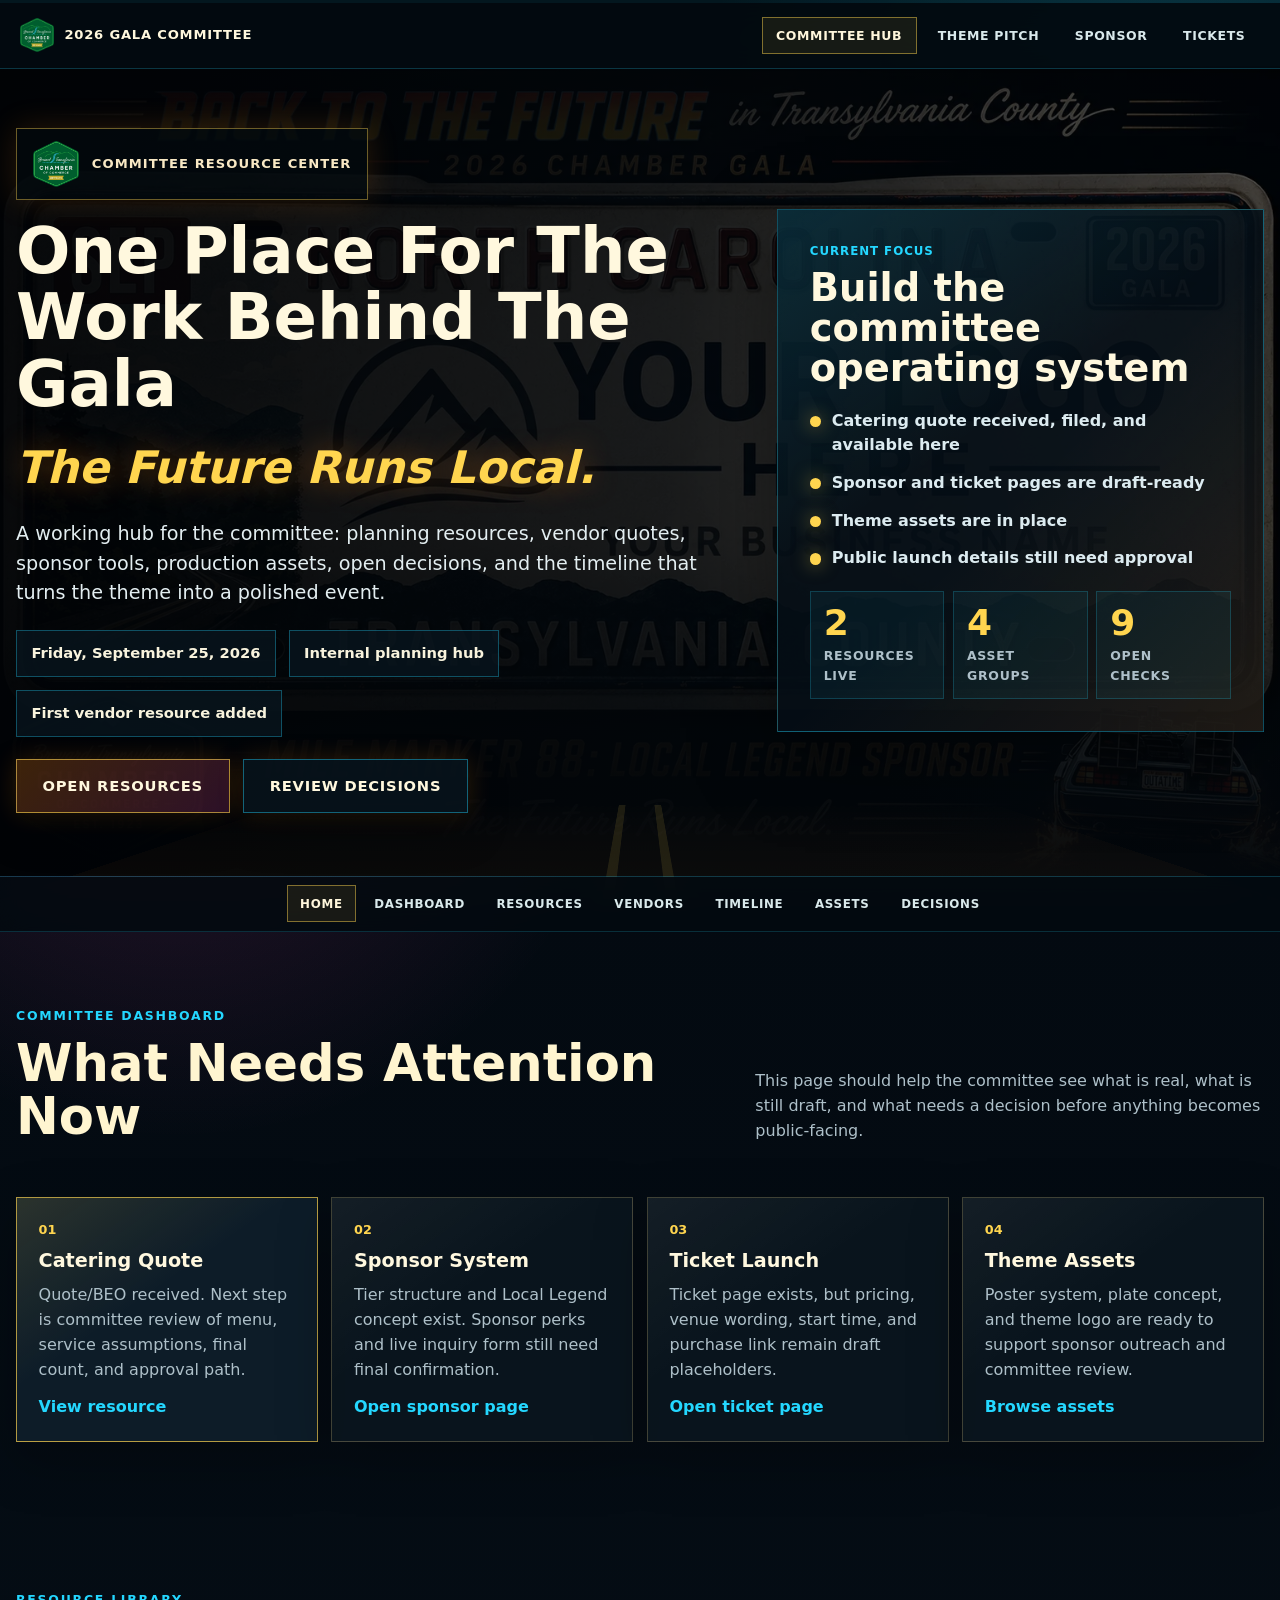
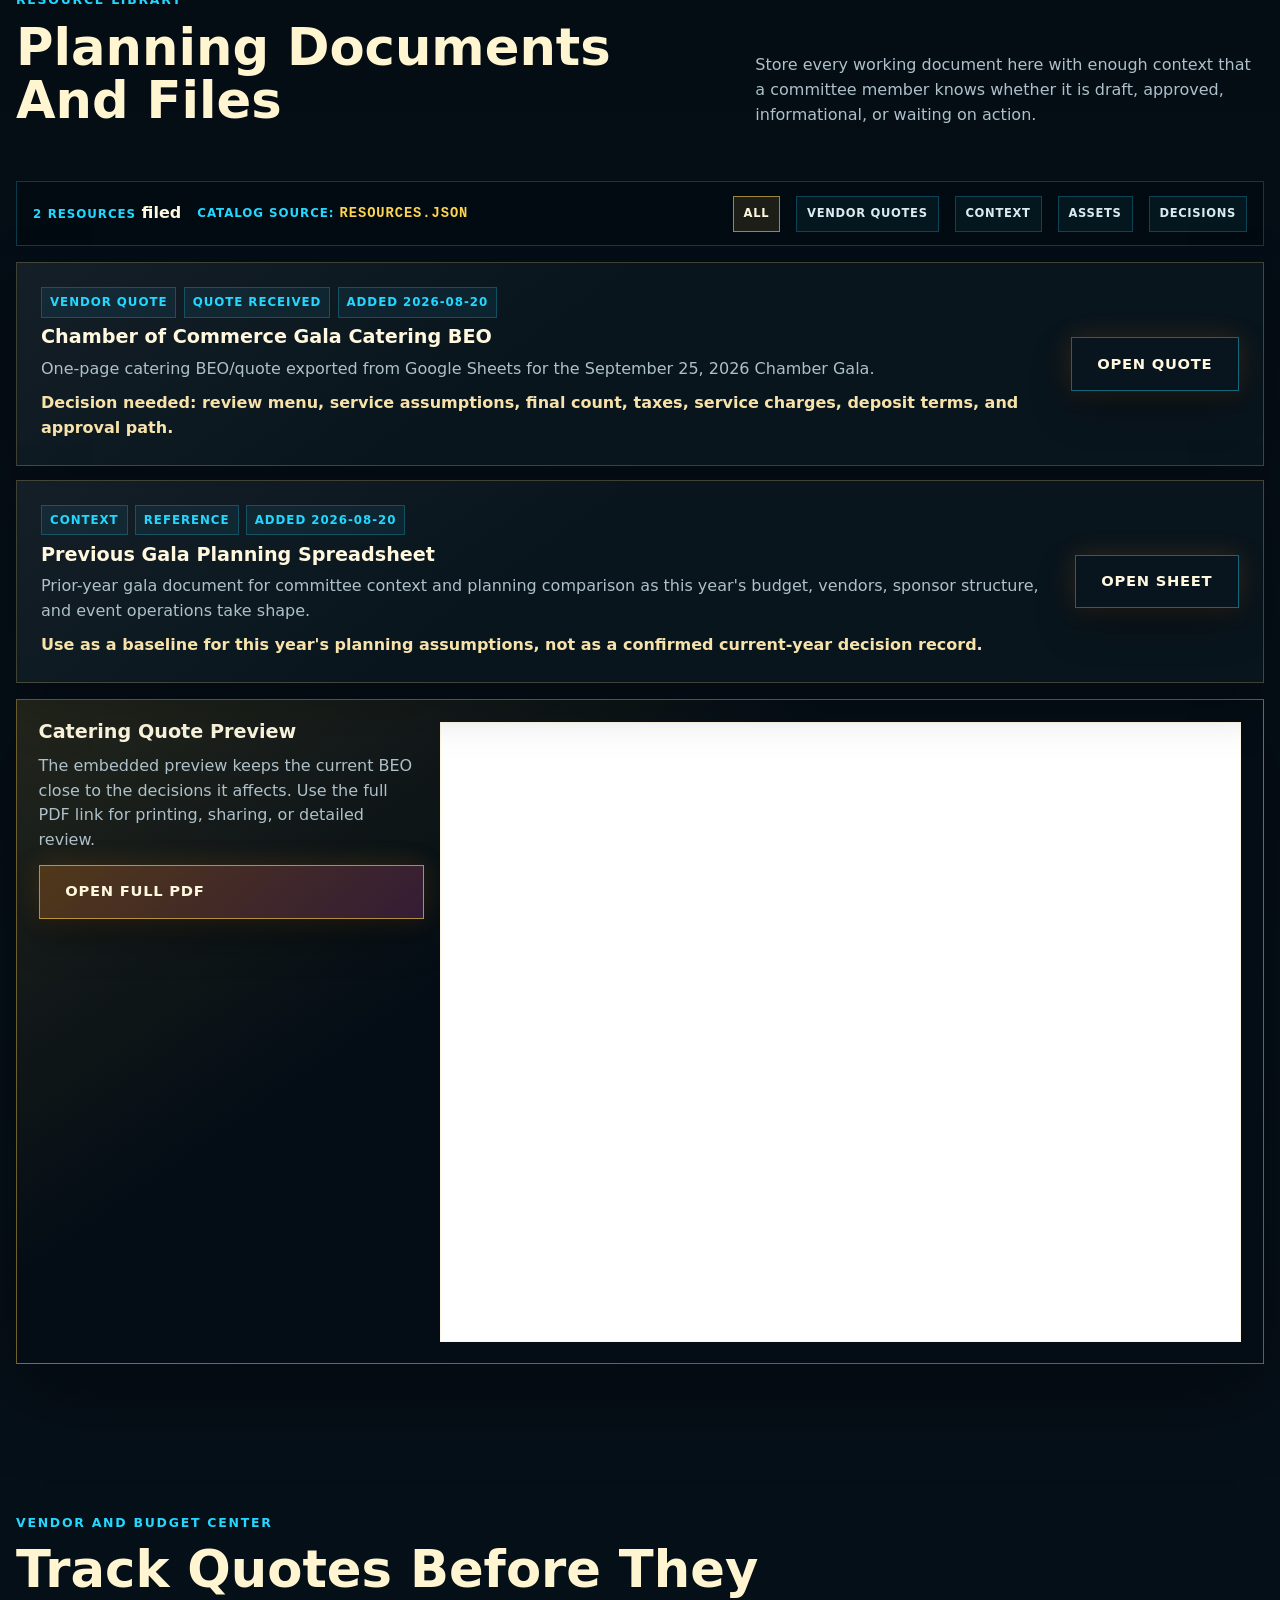
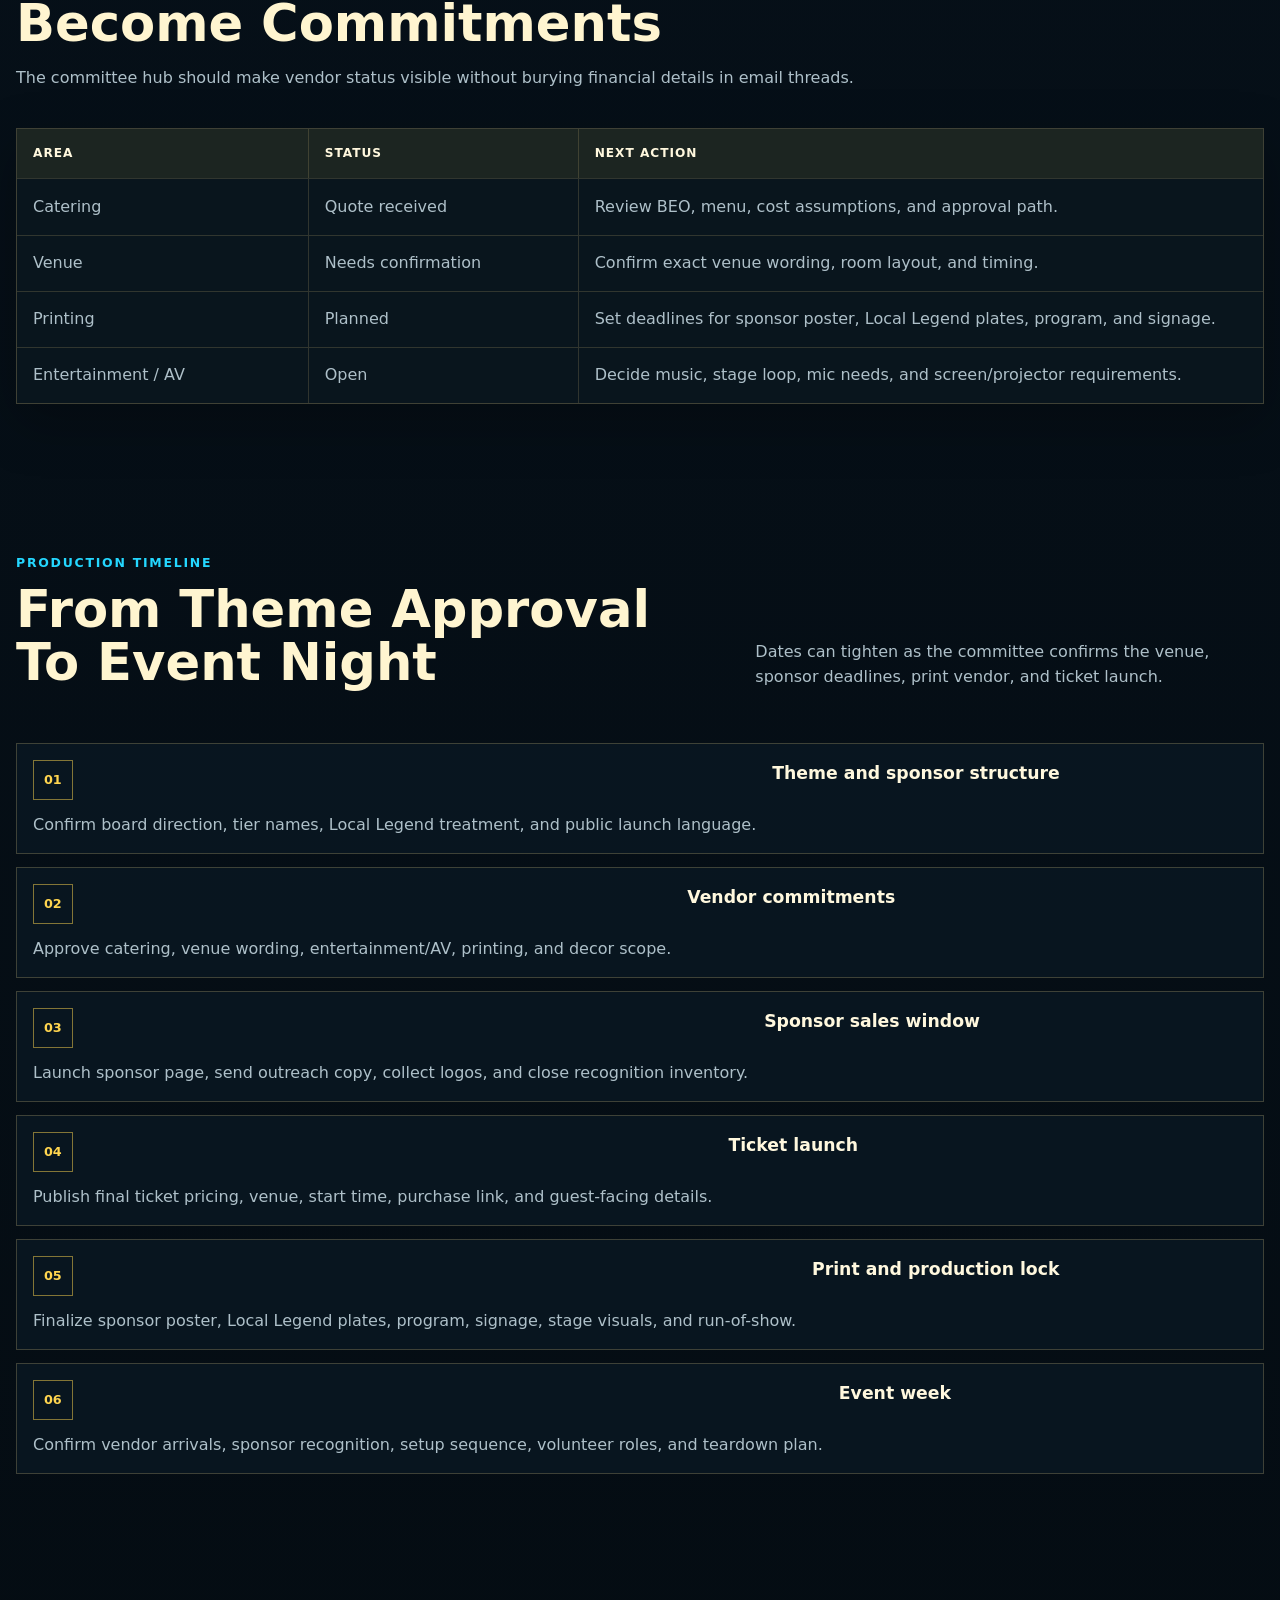
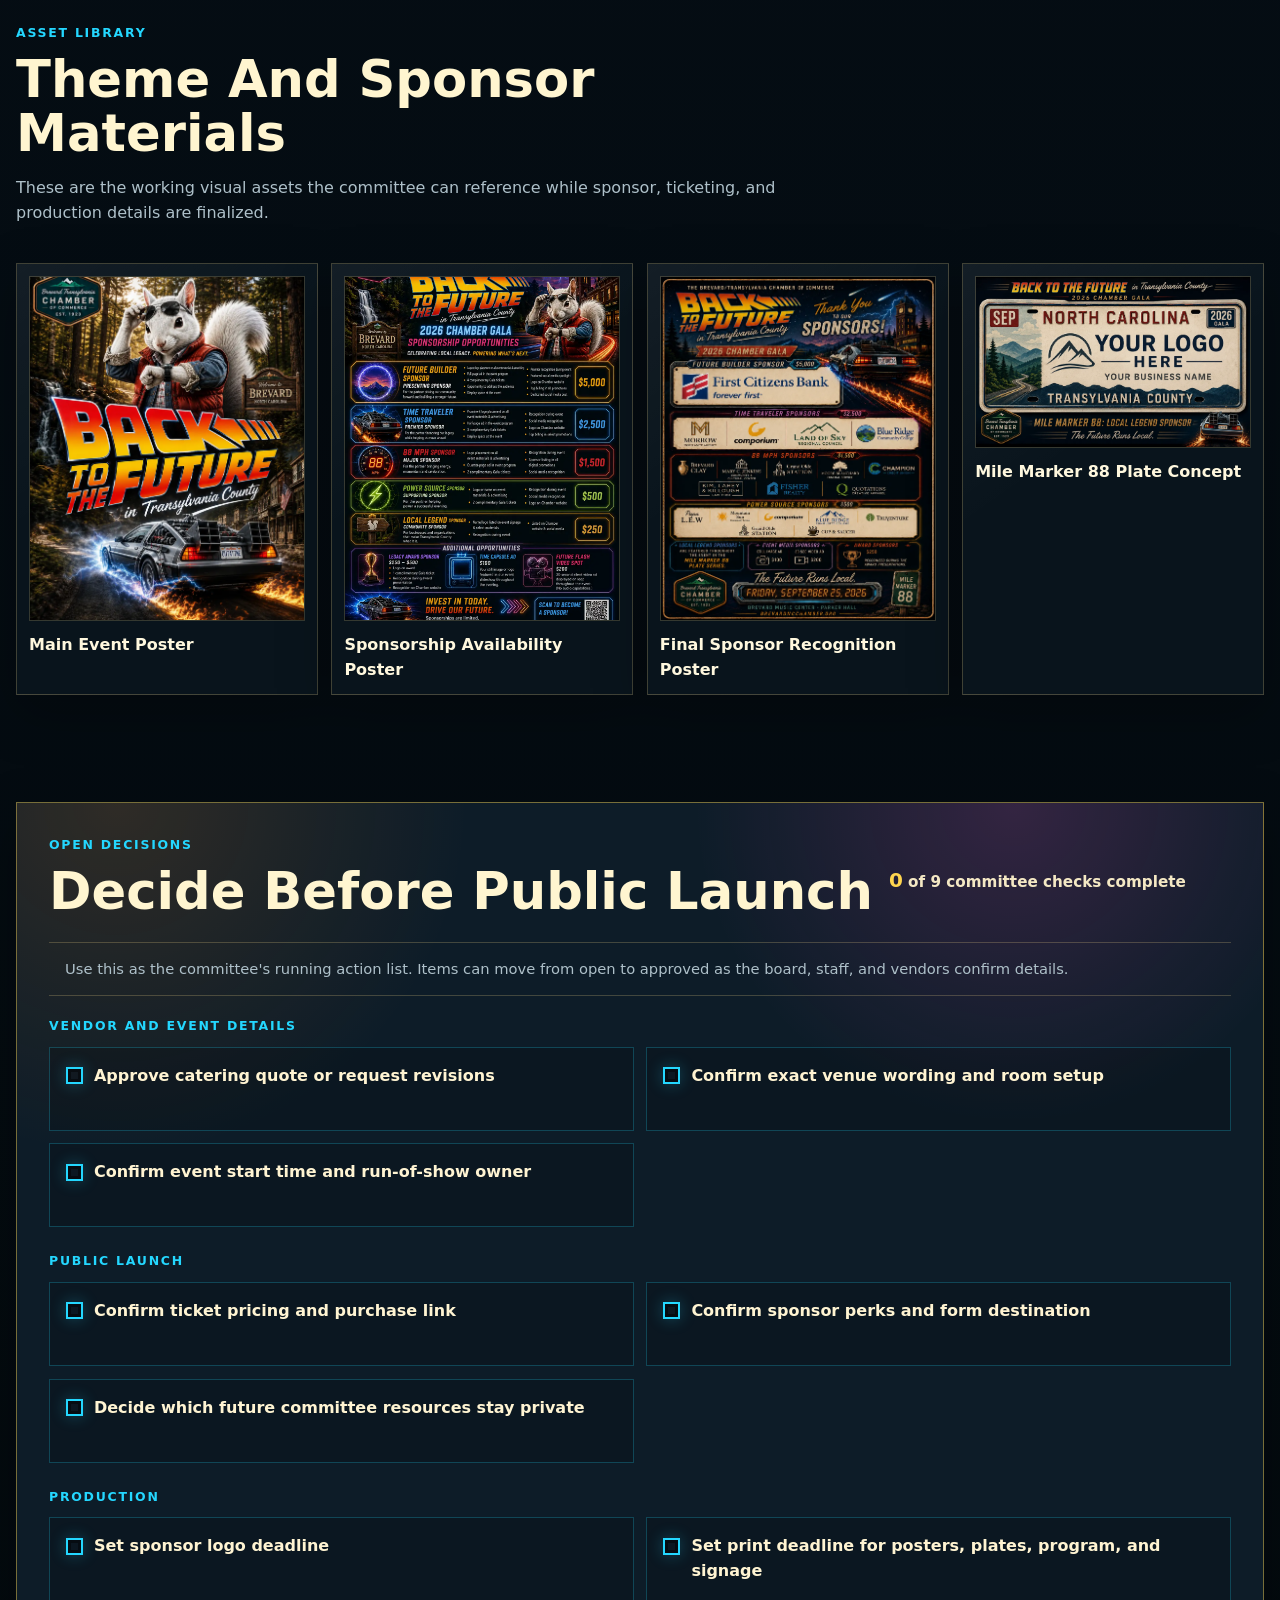
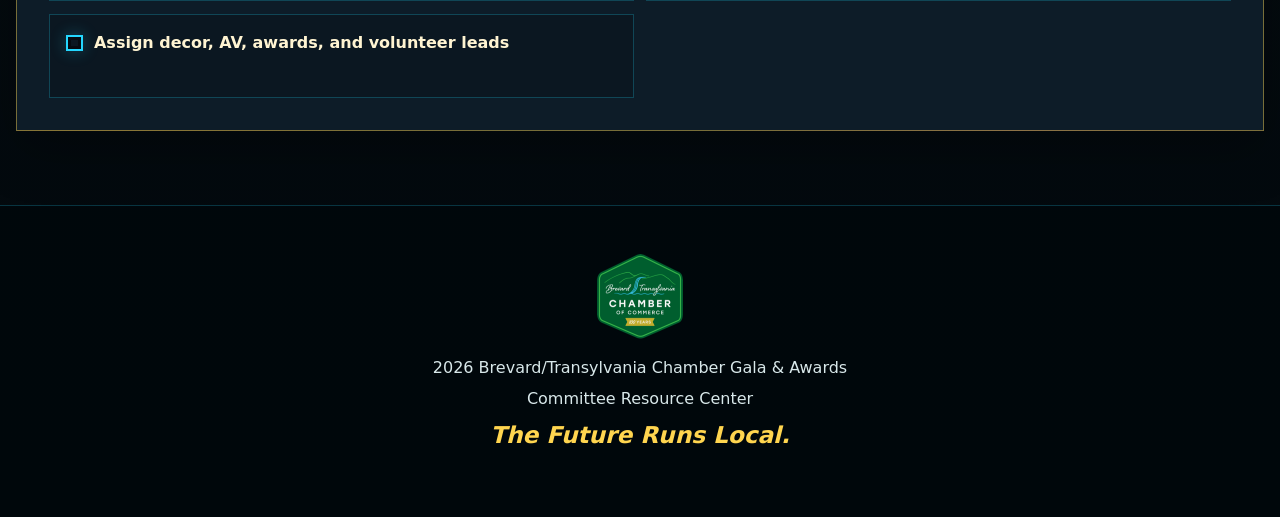
==== commit c503bde4: "Make committee hub resources interactive" ====
--- a/committee.html
+++ b/committee.html
@@ -23,7 +23,7 @@
     <link rel="stylesheet" href="styles.css">
     <script src="script.js" defer></script>
   </head>
-  <body>
+  <body data-decision-storage="gala2026-committee-decisions">
     <div class="page-progress" aria-hidden="true"><span></span></div>
     <header class="public-topbar">
       <a class="public-topbar__brand" href="committee.html" aria-current="page">
@@ -69,11 +69,16 @@
             <strong>Build the committee operating system</strong>
           </div>
           <ul class="hub-status-list">
-            <li><span></span>Catering quote received and filed</li>
+            <li><span></span>Catering quote received, filed, and available here</li>
             <li><span></span>Sponsor and ticket pages are draft-ready</li>
             <li><span></span>Theme assets are in place</li>
             <li><span></span>Public launch details still need approval</li>
           </ul>
+          <div class="hub-metrics" aria-label="Committee hub metrics">
+            <div><strong>2</strong><span>resources live</span></div>
+            <div><strong>4</strong><span>asset groups</span></div>
+            <div><strong>9</strong><span>open checks</span></div>
+          </div>
         </div>
       </div>
     </header>
@@ -139,13 +144,21 @@
             whether it is draft, approved, informational, or waiting on action.
           </p>
         </div>
-        <div class="resource-toolbar" aria-label="Resource summary">
-          <strong><span data-resource-count>1</span> resource filed</strong>
-          <span>Catalog source: <code>resources.json</code></span>
-          <span>Private files stay off the public site</span>
+        <div class="resource-toolbar" aria-label="Resource controls">
+          <div>
+          <strong><span data-resource-count>2</span> <span data-resource-label>resources</span> filed</strong>
+            <span>Catalog source: <code>resources.json</code></span>
+          </div>
+          <div class="resource-filters" aria-label="Filter resources">
+            <button type="button" class="is-active" data-resource-filter="all">All</button>
+            <button type="button" data-resource-filter="vendor">Vendor Quotes</button>
+            <button type="button" data-resource-filter="context">Context</button>
+            <button type="button" data-resource-filter="asset">Assets</button>
+            <button type="button" data-resource-filter="decision">Decisions</button>
+          </div>
         </div>
         <div class="resource-list" data-resource-list>
-          <article class="resource-item">
+          <article class="resource-item" data-resource-category="vendor">
             <div class="resource-item__main">
               <div class="resource-item__meta">
                 <span>Vendor Quote</span>
@@ -162,11 +175,46 @@
                 charges, deposit terms, and approval path.
               </p>
             </div>
-            <div class="private-resource-note">
-              <strong>Private file</strong>
-              <span>Available in the local committee resources folder, not published to GitHub Pages.</span>
-            </div>
-          </article>
+            <a class="cta-button cta-button--ghost" href="resources/Chamber of Commerce Gala - 09.25.26.pdf" target="_blank" rel="noopener">Open Quote</a>
+          </article>
+          <article class="resource-item" data-resource-category="context">
+            <div class="resource-item__main">
+              <div class="resource-item__meta">
+                <span>Context</span>
+                <span>Reference</span>
+                <span>Added 2026-08-20</span>
+              </div>
+              <h3>Previous Gala Planning Spreadsheet</h3>
+              <p>
+                Prior-year gala document for committee context and planning comparison as this
+                year&apos;s budget, vendors, sponsor structure, and event operations take shape.
+              </p>
+              <p class="resource-item__decision">
+                Use as a baseline for this year&apos;s planning assumptions, not as a confirmed
+                current-year decision record.
+              </p>
+            </div>
+            <a
+              class="cta-button cta-button--ghost"
+              href="https://docs.google.com/spreadsheets/d/1gFtOYVGROV_b2Jv37czEYevhc8k4_i-xmuGNCOnqakE/edit?usp=share_link"
+              target="_blank"
+              rel="noopener"
+            >Open Sheet</a>
+          </article>
+        </div>
+        <div class="quote-preview" aria-label="Catering quote preview">
+          <div class="quote-preview__copy">
+            <h3>Catering Quote Preview</h3>
+            <p>
+              The embedded preview keeps the current BEO close to the decisions it affects.
+              Use the full PDF link for printing, sharing, or detailed review.
+            </p>
+            <a class="cta-button" href="resources/Chamber of Commerce Gala - 09.25.26.pdf" target="_blank" rel="noopener">Open Full PDF</a>
+          </div>
+          <iframe
+            title="Catering quote PDF preview"
+            src="resources/Chamber of Commerce Gala - 09.25.26.pdf#toolbar=1"
+          ></iframe>
         </div>
       </section>
 
@@ -283,6 +331,9 @@
               <p class="section__label">Open Decisions</p>
               <h2 id="committee-decisions-heading">Decide Before Public Launch</h2>
             </div>
+            <p class="decision-progress">
+              <strong data-decision-count>0</strong> of <span data-decision-total>9</span> committee checks complete
+            </p>
           </div>
           <div class="decision-note">
             <p>
@@ -304,7 +355,7 @@
               <div class="decision-group__grid">
                 <article tabindex="0" aria-pressed="false"><span aria-hidden="true"></span>Confirm ticket pricing and purchase link</article>
                 <article tabindex="0" aria-pressed="false"><span aria-hidden="true"></span>Confirm sponsor perks and form destination</article>
-                <article tabindex="0" aria-pressed="false"><span aria-hidden="true"></span>Decide which committee resources remain private</article>
+                <article tabindex="0" aria-pressed="false"><span aria-hidden="true"></span>Decide which future committee resources stay private</article>
               </div>
             </div>
             <div class="decision-group">
--- a/styles.css
+++ b/styles.css
@@ -1739,6 +1739,36 @@
   box-shadow: 0 0 18px rgba(255, 213, 79, 0.55);
 }
 
+.hub-metrics {
+  display: grid;
+  grid-template-columns: repeat(3, minmax(0, 1fr));
+  gap: 0.55rem;
+}
+
+.hub-metrics div {
+  min-height: 78px;
+  padding: 0.8rem;
+  border: 1px solid rgba(36, 215, 255, 0.2);
+  background: rgba(36, 215, 255, 0.06);
+}
+
+.hub-metrics strong {
+  display: block;
+  color: var(--yellow);
+  font-size: clamp(1.65rem, 3vw, 2.25rem);
+  line-height: 1;
+}
+
+.hub-metrics span {
+  display: block;
+  margin-top: 0.35rem;
+  color: var(--muted);
+  font-size: 0.78rem;
+  font-weight: 820;
+  letter-spacing: 0.06em;
+  text-transform: uppercase;
+}
+
 .hub-card-grid {
   display: grid;
   grid-template-columns: repeat(4, minmax(0, 1fr));
@@ -1809,6 +1839,13 @@
   background: rgba(3, 10, 16, 0.58);
 }
 
+.resource-toolbar > div {
+  display: flex;
+  flex-wrap: wrap;
+  gap: 0.6rem 1rem;
+  align-items: center;
+}
+
 .resource-toolbar strong {
   color: #fff8de;
 }
@@ -1816,6 +1853,32 @@
 .resource-toolbar code {
   color: var(--yellow);
   font-size: 0.86rem;
+}
+
+.resource-filters {
+  justify-content: flex-end;
+}
+
+.resource-filters button {
+  min-height: 36px;
+  padding: 0.45rem 0.62rem;
+  border: 1px solid rgba(36, 215, 255, 0.24);
+  background: rgba(36, 215, 255, 0.06);
+  color: #dcebf0;
+  cursor: pointer;
+  font-size: 0.72rem;
+  font-weight: 860;
+  letter-spacing: 0.06em;
+  text-transform: uppercase;
+  transition: border-color 180ms ease, background 180ms ease, color 180ms ease;
+}
+
+.resource-filters button:hover,
+.resource-filters button:focus-visible,
+.resource-filters button.is-active {
+  border-color: rgba(255, 213, 79, 0.58);
+  background: rgba(255, 213, 79, 0.1);
+  color: #fff8de;
 }
 
 .resource-list {
@@ -1853,25 +1916,35 @@
   font-weight: 760;
 }
 
-.private-resource-note {
-  display: grid;
-  gap: 0.25rem;
-  max-width: 260px;
-  padding: 0.85rem 1rem;
-  border: 1px solid rgba(255, 213, 79, 0.38);
-  background: rgba(255, 213, 79, 0.08);
-}
-
-.private-resource-note strong {
-  color: #fff8de;
-  font-size: 0.86rem;
-  letter-spacing: 0.04em;
-  text-transform: uppercase;
-}
-
-.private-resource-note span {
-  color: var(--muted);
-  font-size: 0.88rem;
+.quote-preview {
+  display: grid;
+  grid-template-columns: minmax(240px, 0.48fr) minmax(0, 1fr);
+  gap: 1rem;
+  margin-top: 1rem;
+  padding: clamp(1rem, 2.5vw, 1.35rem);
+  border: 1px solid rgba(255, 213, 79, 0.42);
+  background:
+    linear-gradient(145deg, rgba(255, 213, 79, 0.12), transparent 38%),
+    rgba(5, 14, 22, 0.9);
+  box-shadow: var(--shadow);
+}
+
+.quote-preview__copy {
+  display: grid;
+  gap: 0.75rem;
+  align-content: start;
+}
+
+.quote-preview__copy h3,
+.quote-preview__copy p {
+  margin-bottom: 0;
+}
+
+.quote-preview iframe {
+  width: 100%;
+  min-height: 620px;
+  border: 1px solid rgba(255, 222, 140, 0.24);
+  background: #ffffff;
 }
 
 .vendor-table {
@@ -2015,14 +2088,23 @@
   }
 
   .hub-card-grid,
+  .quote-preview,
   .resource-item,
   .asset-grid,
   .vendor-row {
     grid-template-columns: 1fr;
   }
 
+  .hub-metrics {
+    grid-template-columns: 1fr;
+  }
+
   .resource-item .cta-button {
     justify-content: center;
+  }
+
+  .quote-preview iframe {
+    min-height: 520px;
   }
 
   .vendor-row span + span {
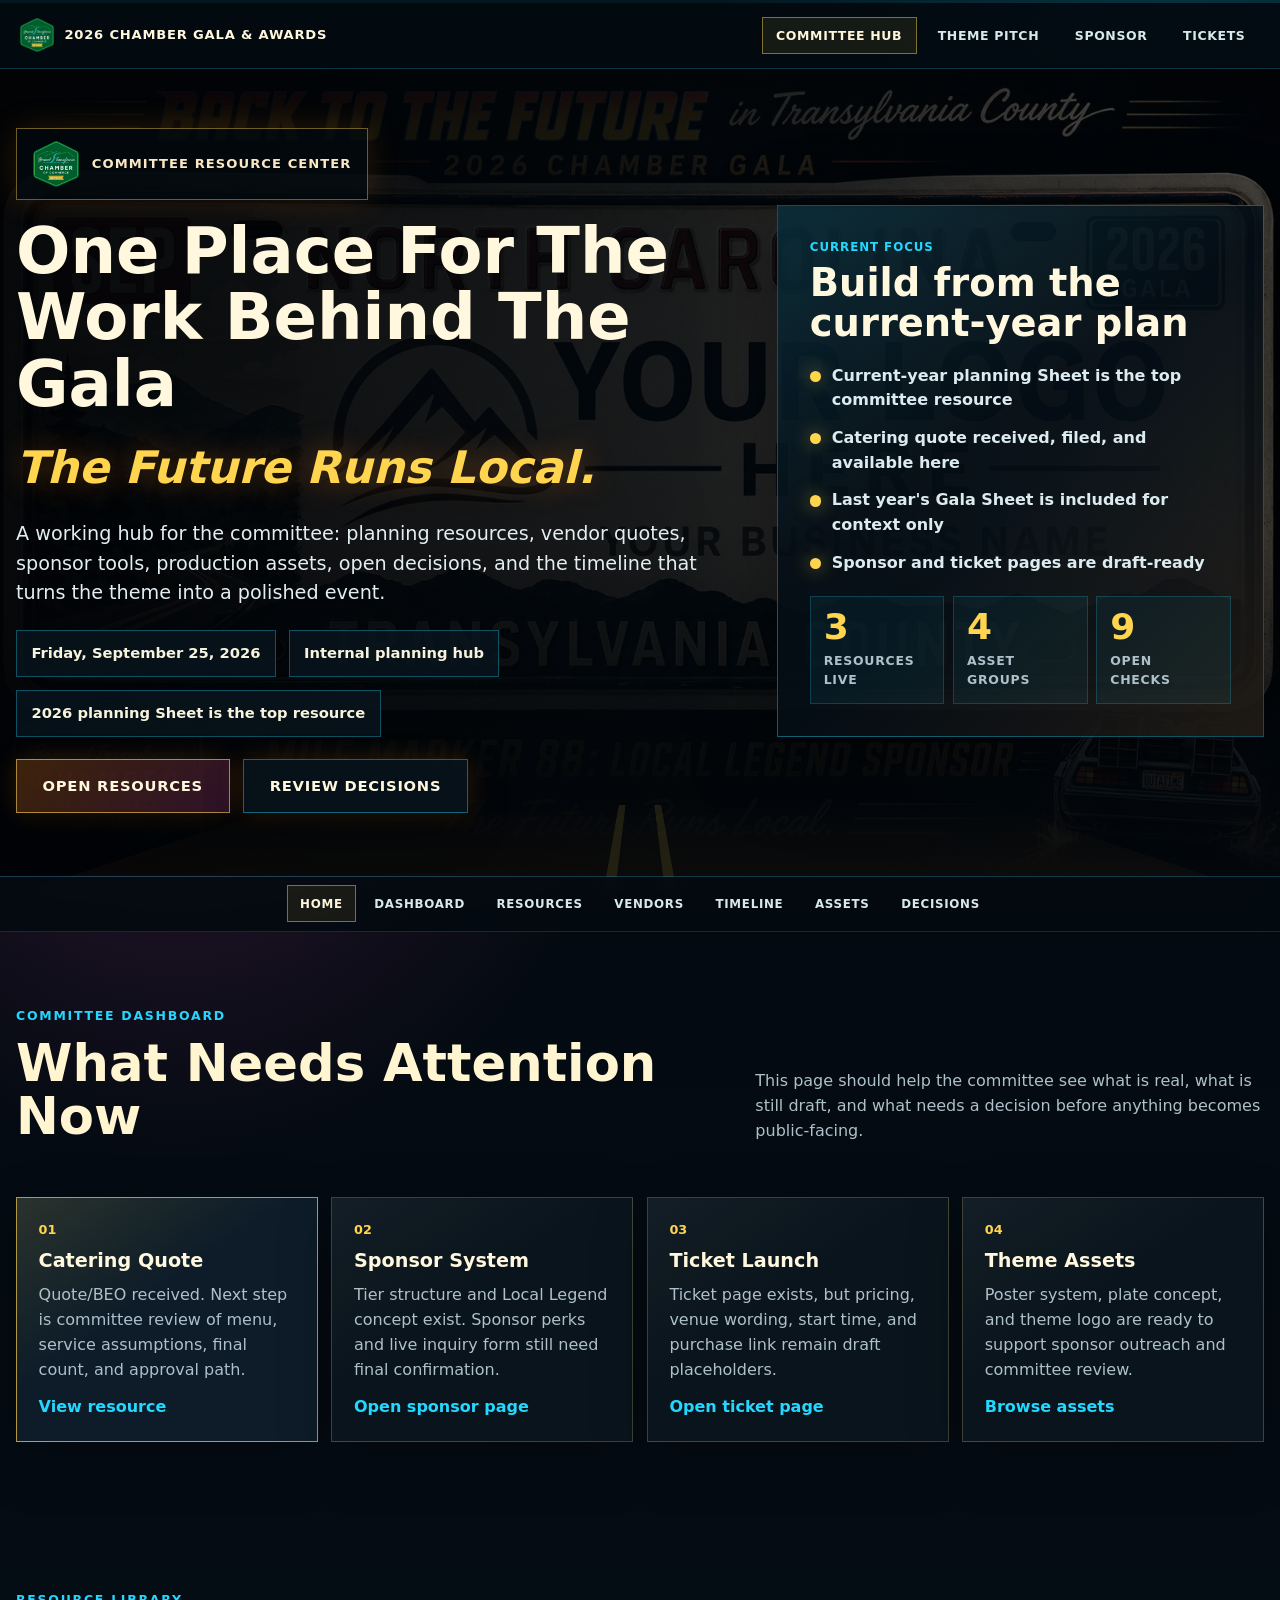
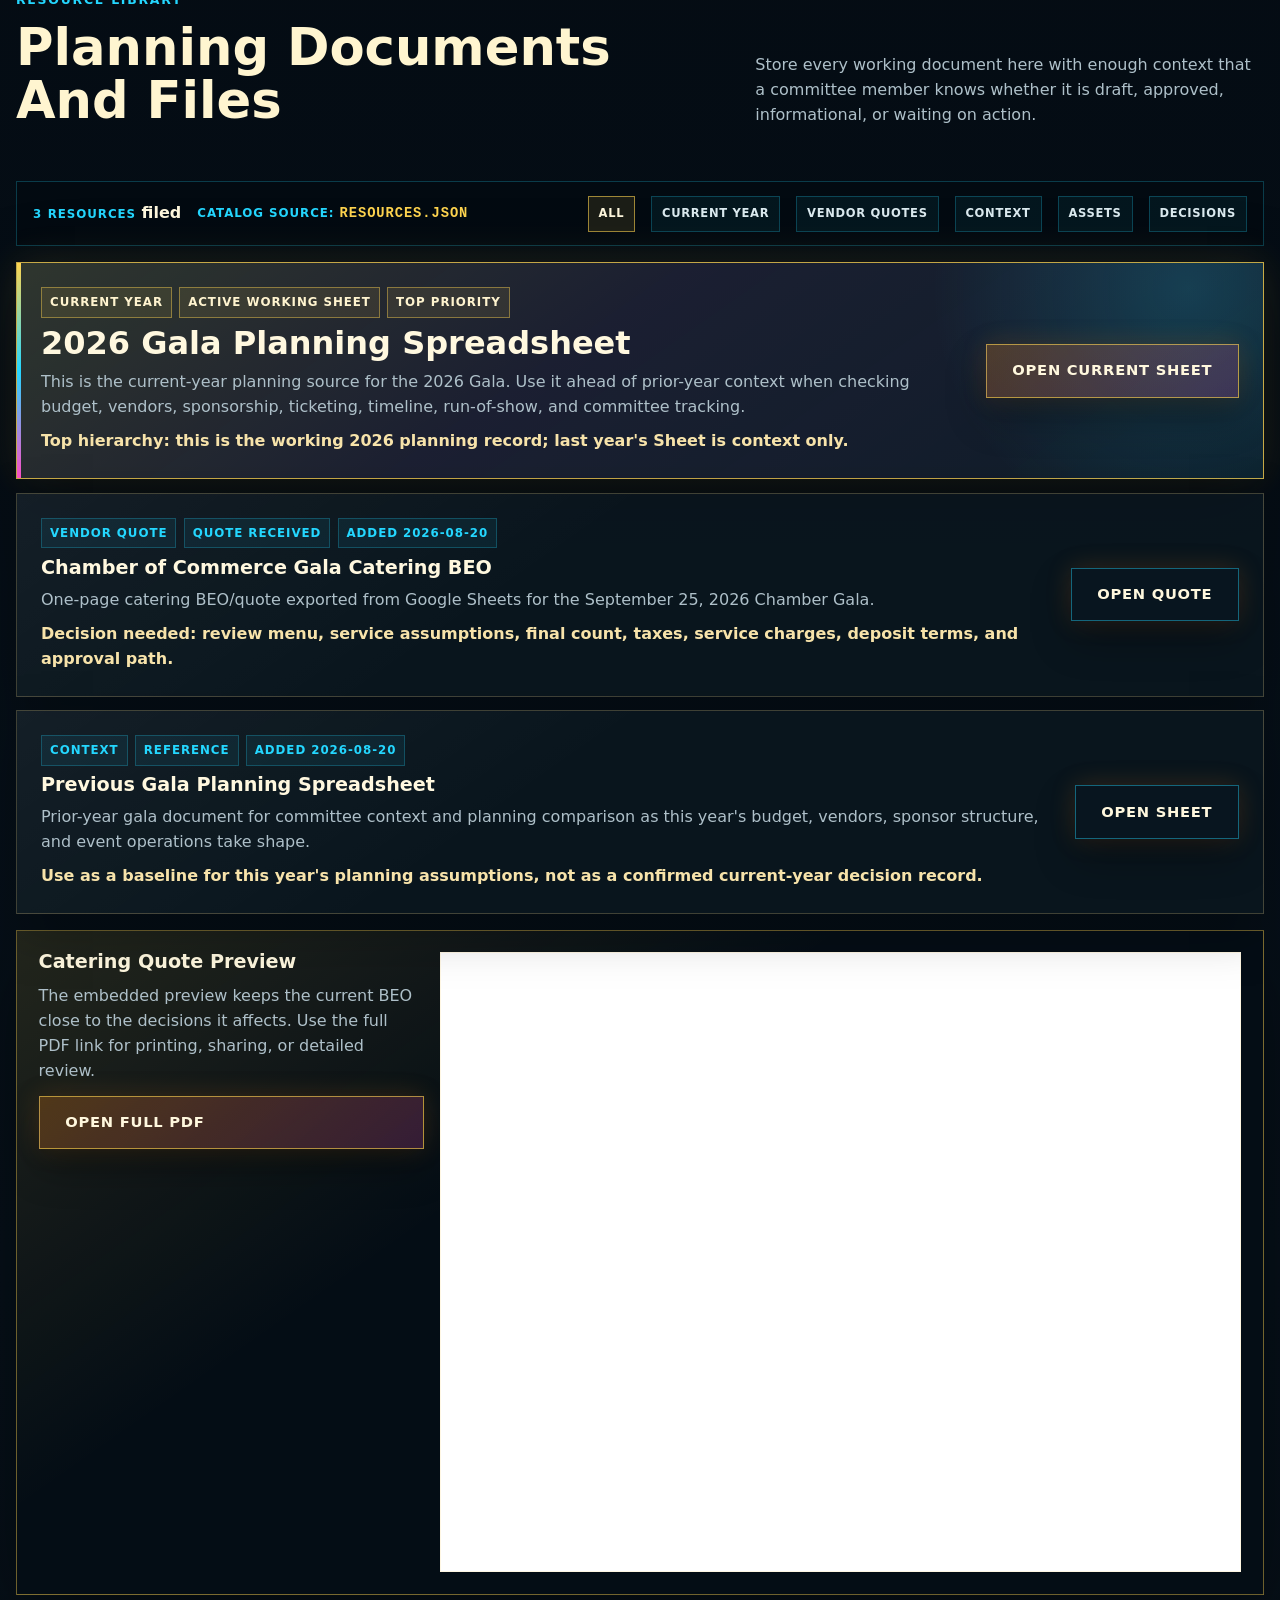
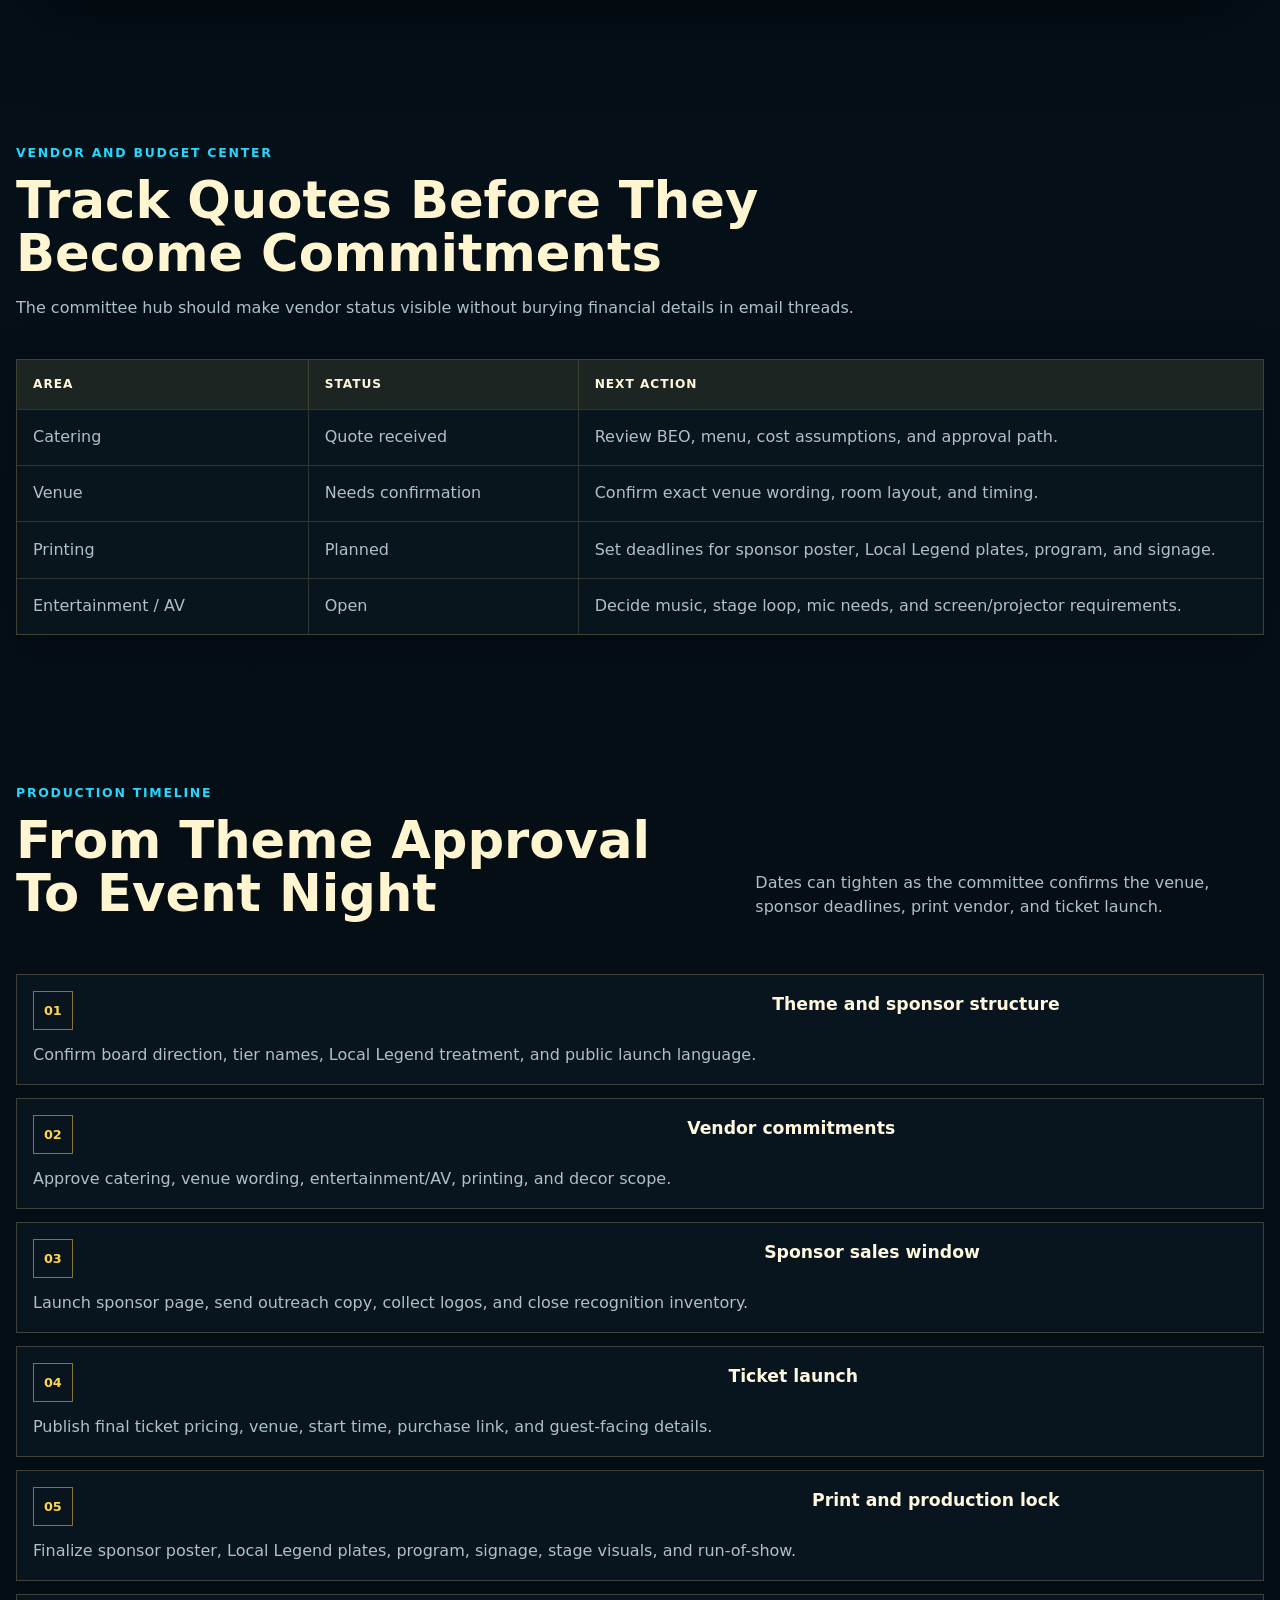
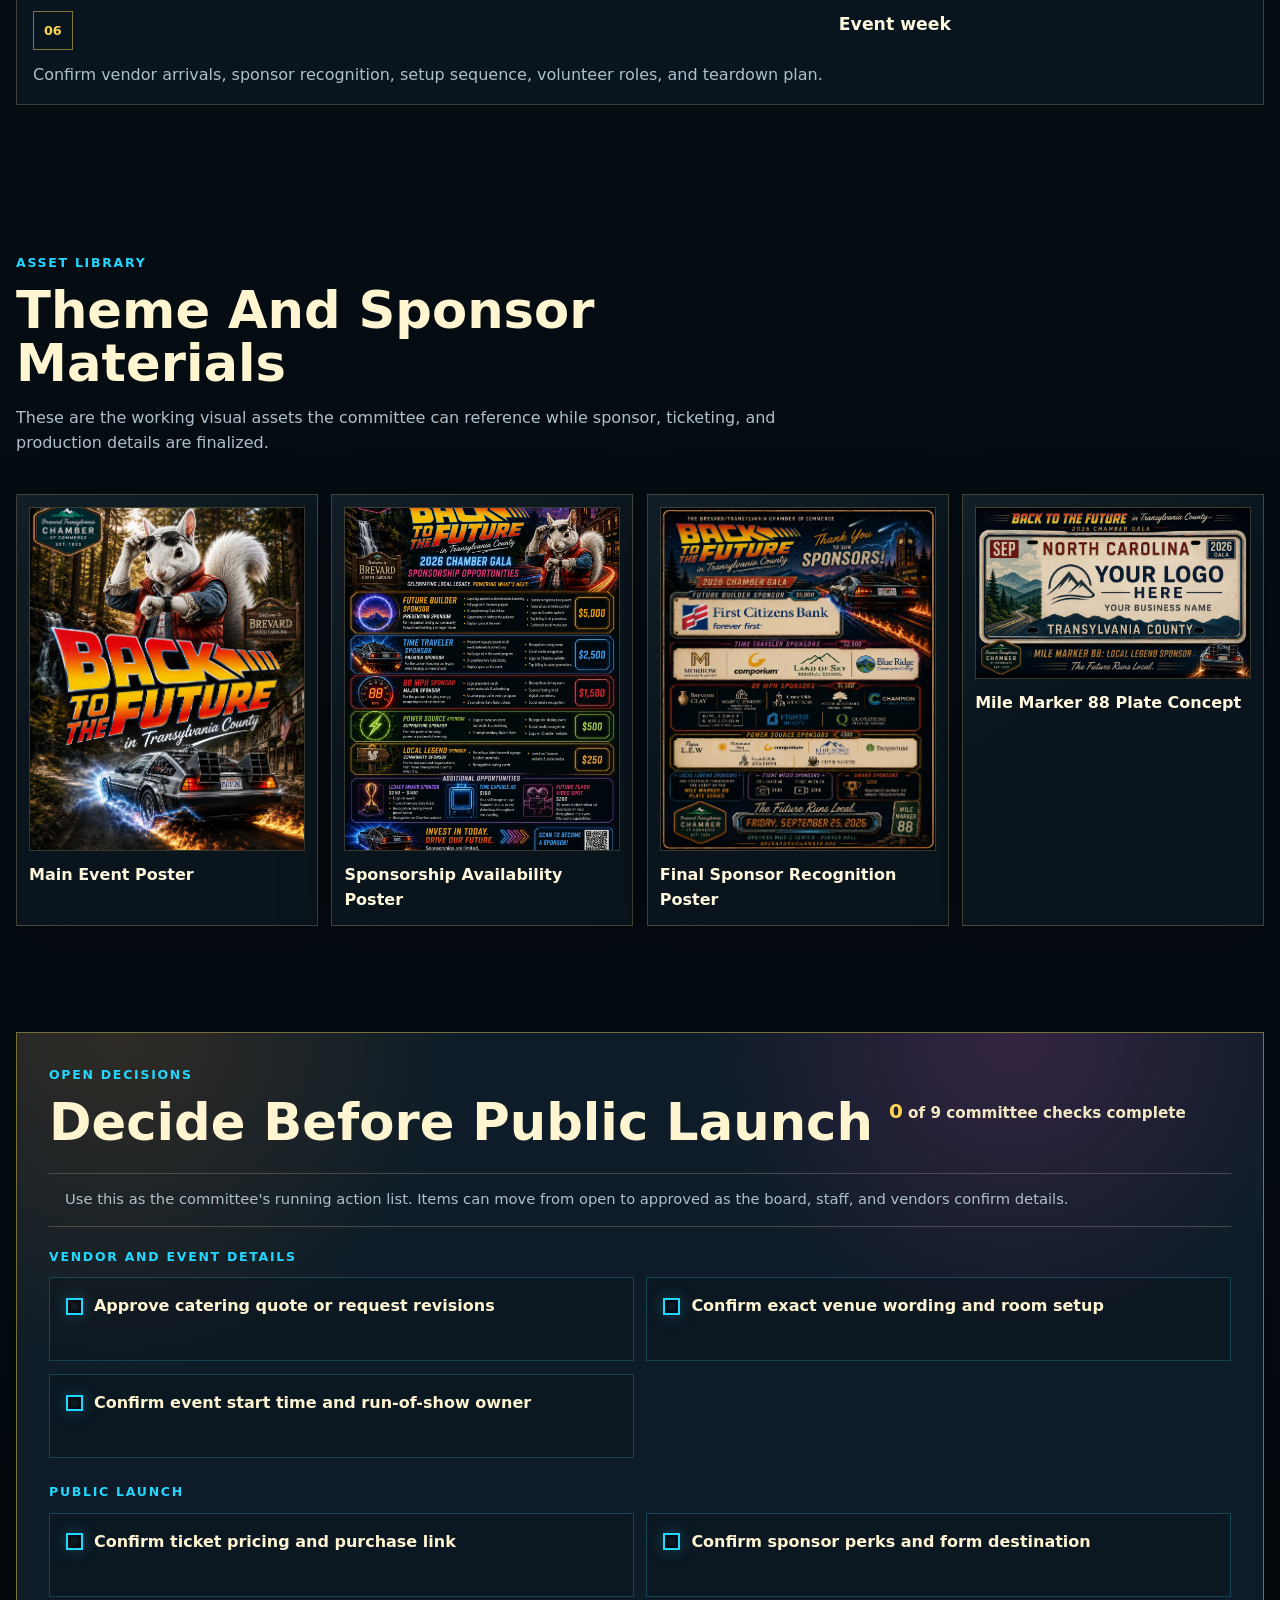
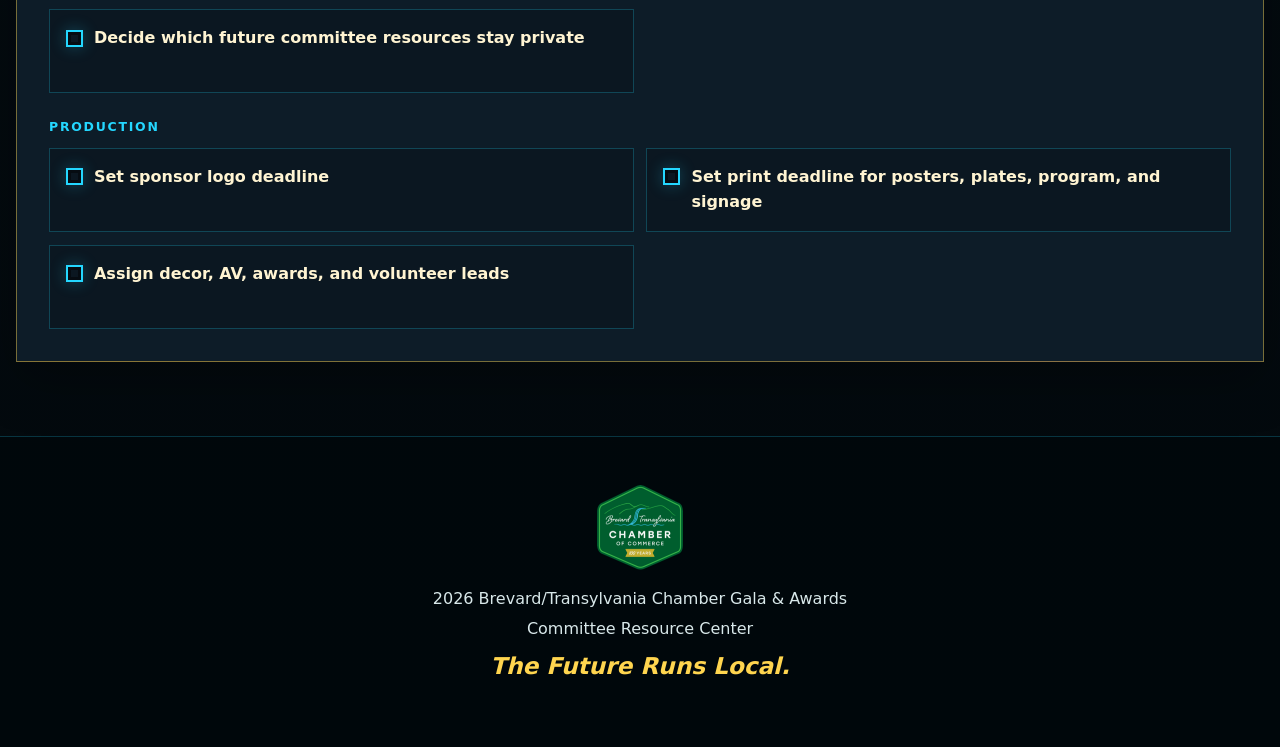
==== commit c2c9fd02: "Add current-year planning sheet and nav" ====
--- a/committee.html
+++ b/committee.html
@@ -26,9 +26,9 @@
   <body data-decision-storage="gala2026-committee-decisions">
     <div class="page-progress" aria-hidden="true"><span></span></div>
     <header class="public-topbar">
-      <a class="public-topbar__brand" href="committee.html" aria-current="page">
+      <a class="public-topbar__brand" href="index.html">
         <img src="elements/chamber_logo_small.png" alt="Brevard Transylvania Chamber of Commerce logo">
-        <span>2026 Gala Committee</span>
+        <span>2026 Chamber Gala &amp; Awards</span>
       </a>
       <nav class="public-topbar__links" aria-label="Gala pages">
         <a href="committee.html" aria-current="page">Committee Hub</a>
@@ -56,7 +56,7 @@
           <div class="hero__facts" aria-label="Key planning facts">
             <span>Friday, September 25, 2026</span>
             <span>Internal planning hub</span>
-            <span>First vendor resource added</span>
+            <span>2026 planning Sheet is the top resource</span>
           </div>
           <div class="cta-row">
             <a class="cta-button" href="#resources">Open Resources</a>
@@ -66,16 +66,16 @@
         <div class="hub-brief">
           <div class="hub-brief__header">
             <span>Current Focus</span>
-            <strong>Build the committee operating system</strong>
+            <strong>Build from the current-year plan</strong>
           </div>
           <ul class="hub-status-list">
+            <li><span></span>Current-year planning Sheet is the top committee resource</li>
             <li><span></span>Catering quote received, filed, and available here</li>
+            <li><span></span>Last year&apos;s Gala Sheet is included for context only</li>
             <li><span></span>Sponsor and ticket pages are draft-ready</li>
-            <li><span></span>Theme assets are in place</li>
-            <li><span></span>Public launch details still need approval</li>
           </ul>
           <div class="hub-metrics" aria-label="Committee hub metrics">
-            <div><strong>2</strong><span>resources live</span></div>
+            <div><strong>3</strong><span>resources live</span></div>
             <div><strong>4</strong><span>asset groups</span></div>
             <div><strong>9</strong><span>open checks</span></div>
           </div>
@@ -146,11 +146,12 @@
         </div>
         <div class="resource-toolbar" aria-label="Resource controls">
           <div>
-          <strong><span data-resource-count>2</span> <span data-resource-label>resources</span> filed</strong>
+            <strong><span data-resource-count>3</span> <span data-resource-label>resources</span> filed</strong>
             <span>Catalog source: <code>resources.json</code></span>
           </div>
           <div class="resource-filters" aria-label="Filter resources">
             <button type="button" class="is-active" data-resource-filter="all">All</button>
+            <button type="button" data-resource-filter="planning">Current Year</button>
             <button type="button" data-resource-filter="vendor">Vendor Quotes</button>
             <button type="button" data-resource-filter="context">Context</button>
             <button type="button" data-resource-filter="asset">Assets</button>
@@ -158,6 +159,31 @@
           </div>
         </div>
         <div class="resource-list" data-resource-list>
+          <article class="resource-item resource-item--featured" data-resource-category="planning">
+            <div class="resource-item__main">
+              <div class="resource-item__meta">
+                <span>Current Year</span>
+                <span>Active Working Sheet</span>
+                <span>Top Priority</span>
+              </div>
+              <h3>2026 Gala Planning Spreadsheet</h3>
+              <p>
+                This is the current-year planning source for the 2026 Gala. Use it ahead of
+                prior-year context when checking budget, vendors, sponsorship, ticketing,
+                timeline, run-of-show, and committee tracking.
+              </p>
+              <p class="resource-item__decision">
+                Top hierarchy: this is the working 2026 planning record; last year&apos;s Sheet is
+                context only.
+              </p>
+            </div>
+            <a
+              class="cta-button"
+              href="https://docs.google.com/spreadsheets/d/1QRmiH8OWsKU4T-3VF6ETFziG8bYj12JGVCrhpoBxKdY/edit?usp=sharing"
+              target="_blank"
+              rel="noopener"
+            >Open Current Sheet</a>
+          </article>
           <article class="resource-item" data-resource-category="vendor">
             <div class="resource-item__main">
               <div class="resource-item__meta">
--- a/styles.css
+++ b/styles.css
@@ -28,7 +28,7 @@
 }
 
 [id] {
-  scroll-margin-top: 5rem;
+  scroll-margin-top: 8.5rem;
 }
 
 body {
@@ -80,6 +80,10 @@
   height: auto;
 }
 
+[hidden] {
+  display: none !important;
+}
+
 button {
   font: inherit;
 }
@@ -147,7 +151,7 @@
 
 .section-nav {
   position: sticky;
-  top: 3px;
+  top: 4.15rem;
   z-index: 40;
   display: flex;
   gap: 0.35rem;
@@ -1894,6 +1898,35 @@
   padding: clamp(1rem, 2.5vw, 1.5rem);
 }
 
+.resource-item--featured {
+  position: relative;
+  overflow: hidden;
+  border-color: rgba(255, 213, 79, 0.74);
+  background:
+    radial-gradient(circle at 94% 12%, rgba(36, 215, 255, 0.18), transparent 16rem),
+    linear-gradient(145deg, rgba(255, 213, 79, 0.14), rgba(255, 79, 198, 0.06) 44%, transparent),
+    var(--panel-strong);
+  box-shadow: var(--shadow), 0 0 38px rgba(255, 213, 79, 0.12);
+}
+
+.resource-item--featured::before {
+  position: absolute;
+  inset: 0 auto 0 0;
+  width: 4px;
+  content: "";
+  background: linear-gradient(180deg, var(--yellow), var(--cyan), var(--magenta));
+}
+
+.resource-item--featured h3 {
+  font-size: clamp(1.35rem, 2.5vw, 2rem);
+}
+
+.resource-item--featured .resource-item__meta span {
+  border-color: rgba(255, 213, 79, 0.42);
+  background: rgba(255, 213, 79, 0.09);
+  color: #fff4cf;
+}
+
 .resource-item__main {
   display: grid;
   gap: 0.6rem;
@@ -2069,9 +2102,17 @@
 }
 
 @media (max-width: 720px) {
+  [id] {
+    scroll-margin-top: 12rem;
+  }
+
   .public-topbar {
     justify-content: center;
     text-align: center;
+  }
+
+  .section-nav {
+    top: 7.75rem;
   }
 
   .form-row,
